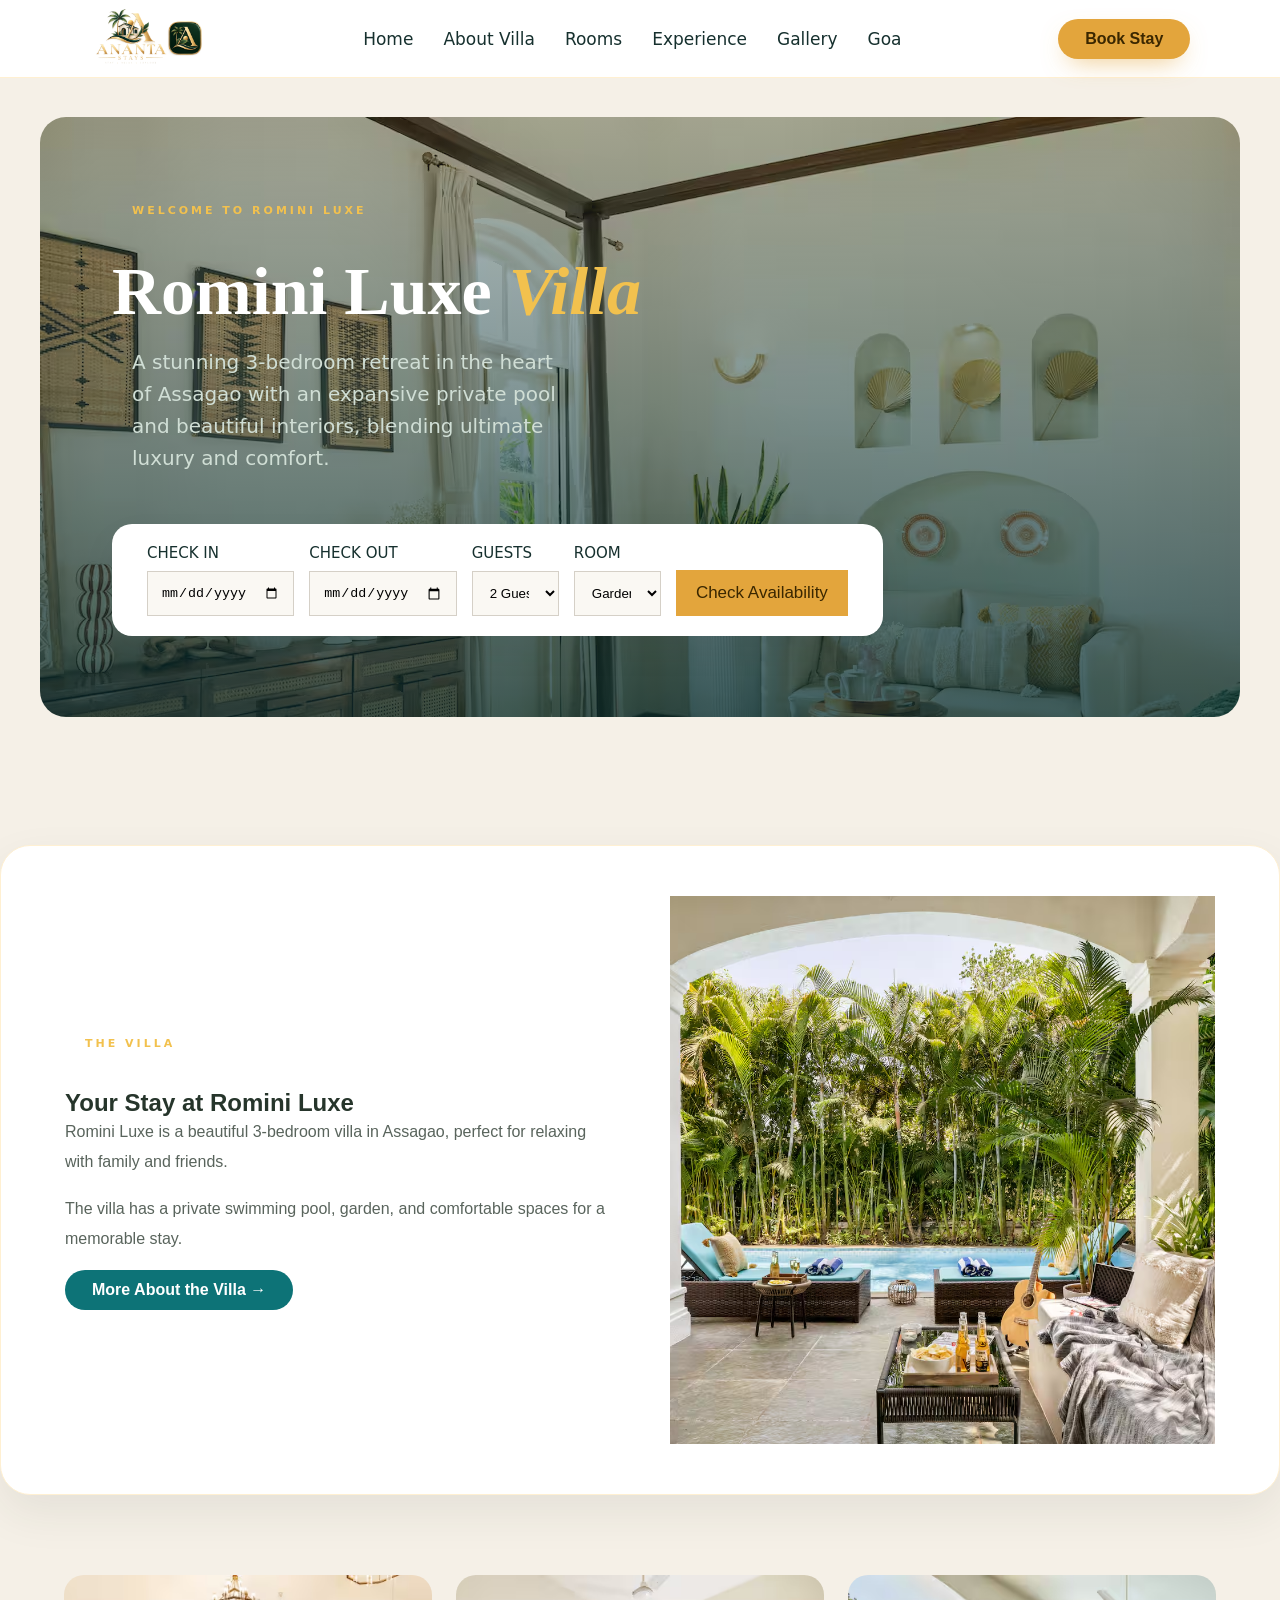
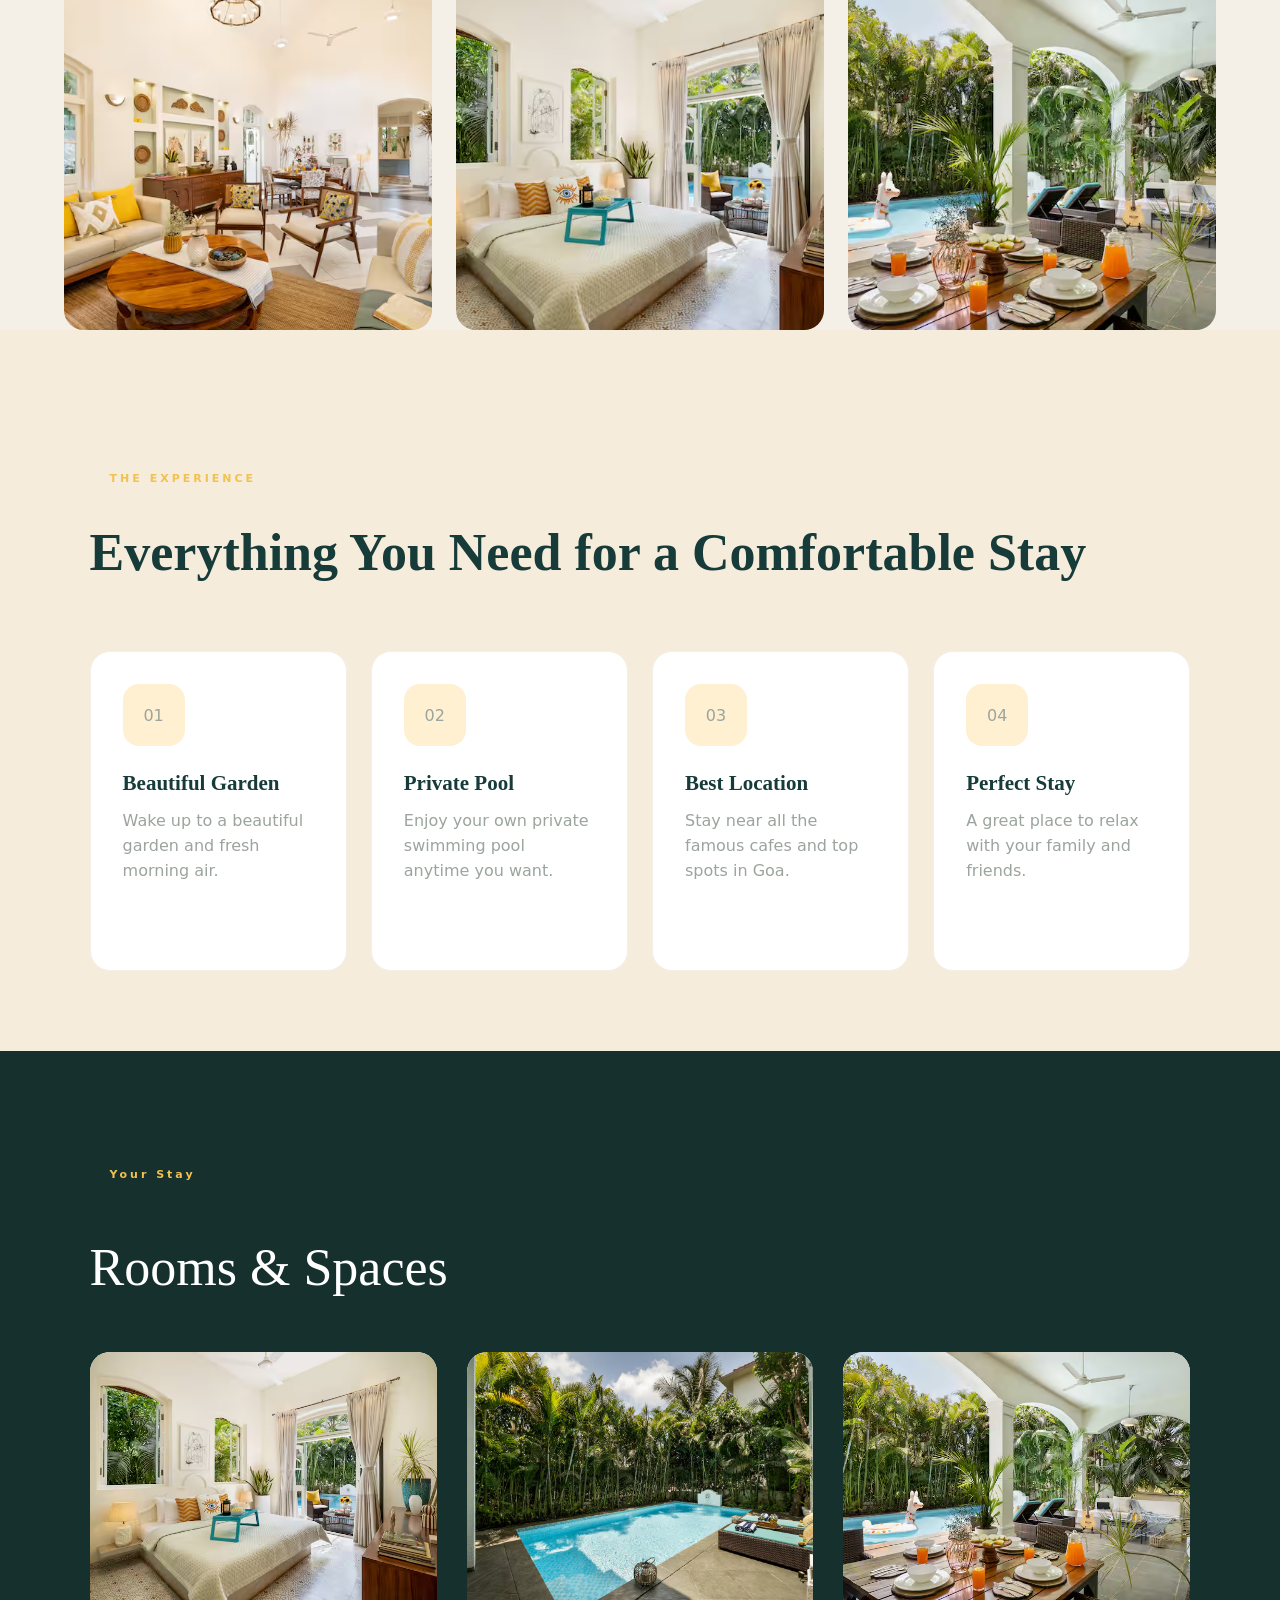
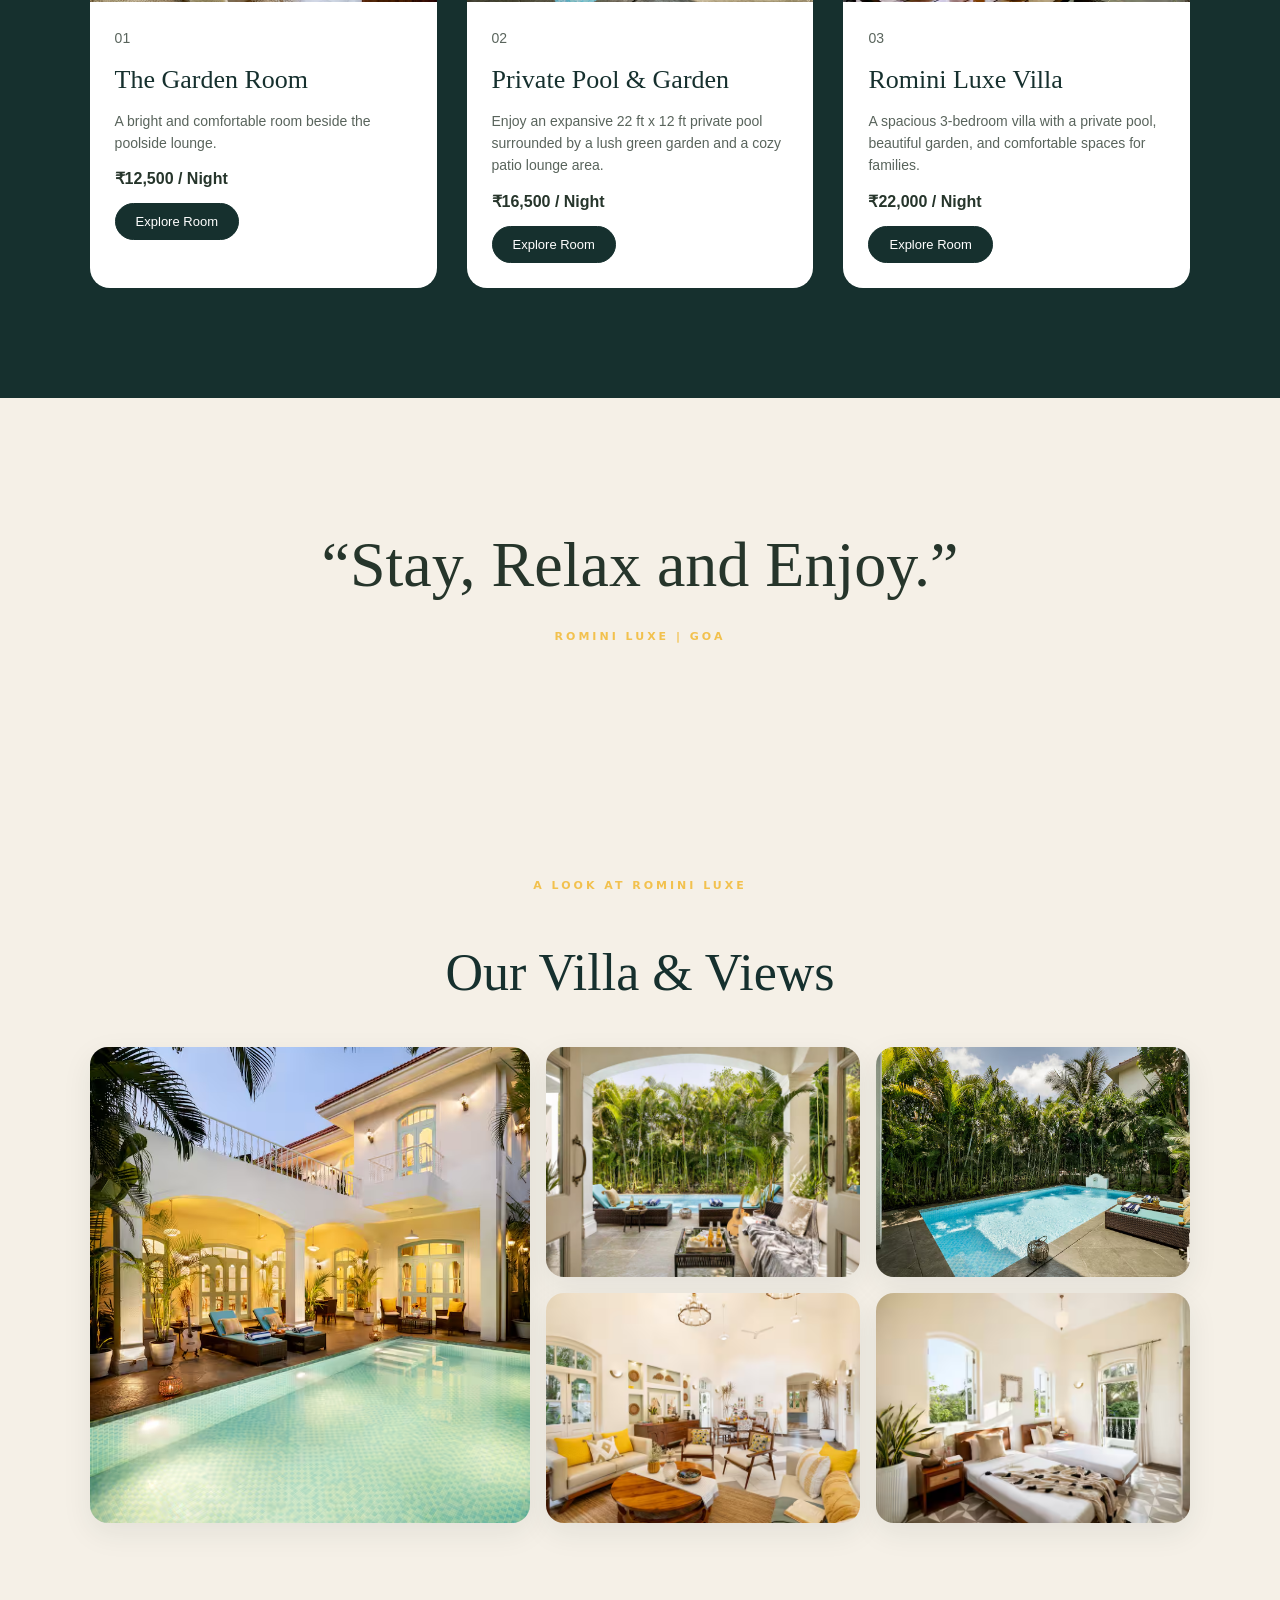
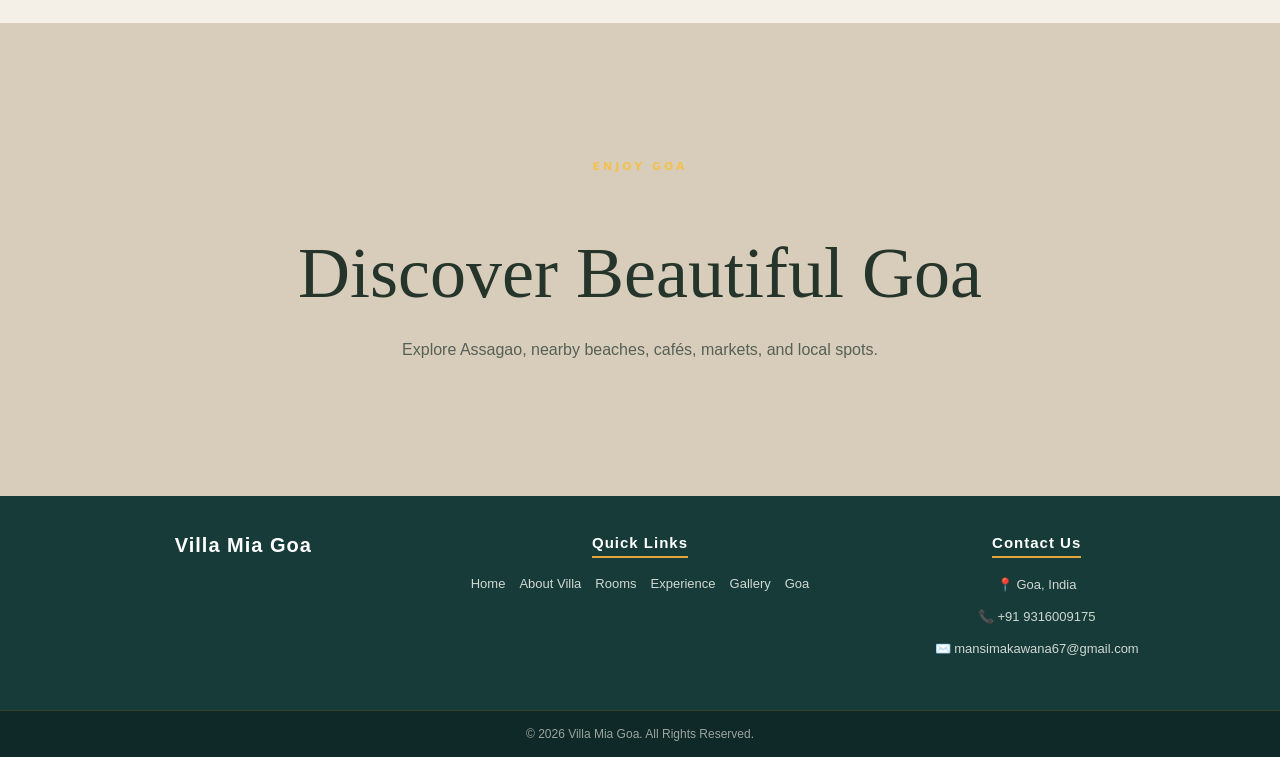
==== index.html @ ee023328 "link" ====
<html lang="en">

<head>
    <meta charset="UTF-8">
    <meta name="viewport" content="width=device-width, initial-scale=1.0">
    <link rel="stylesheet" href="style.css">
    <title>Romini Luxe Villa</title>
</head>

<body>
    <nav>
        <!-- ==========Navbar=========== -->
        <div class="logo">
            <img src="image/logo.png" alt="">
        </div>
        <ul>

            <li><a href="#home">Home</a></li>
            <li><a href="#story">About Villa</a></li>
            <li><a href="#room">Rooms</a></li>
            <li><a href="#experience">Experience</a></li>
            <li><a href="#gallery">Gallery</a></li>
            <li><a href="#goa">Goa</a></li>

        </ul>

        <a href="#booking" class="book-btn">
            Book Stay
        </a>

    </nav>

    <section id="home" class="hero">

        <div class="left">
            <div class="small">
                WELCOME TO ROMINI LUXE
            </div>
            <h1>Romini Luxe <span>Villa</span></h1>
            <p> A stunning 3-bedroom retreat in the heart of Assagao with an expansive private pool
                and beautiful interiors, blending ultimate luxury and comfort. </p>

            <form class="booking1">
                <div class="booking-btn">
                    <label> Check In</label>
                    <input type="date" name="checkin">
                </div>

                <div class="booking-btn">
                    <label> Check Out</label>
                    <input type="date" name="checkout">
                </div>
                <div class="booking-btn">

                    <label>Guests</label>
                    <select name="guests" id="guests">
                        <option>2 Guests</option>
                        <option>3 Guests</option>
                        <option>4 Guests</option>
                        <option>5 Guests</option>

                    </select>
                </div>

                <div class="booking-btn">
                    <label>Room</label>
                    <select id="rooms">
                        <option>Garden Room</option>
                        <option>Pool Suite</option>
                        <option>Private Villa</option>
                    </select>

                </div>
                <button type="submit" class="booking-submit">
                    Check Availability
                    <i class="fa-solid fa-arrow-right"></i>
                </button>
            </form>

        </div>
    </section>
    <!--  =========================== story ======================== -->
    <section id="story" class="story">
        <!-- <div class="left-btn left">
            <div class=" btn">
                <img src="image/img2.jpg" alt="Villa">
            </div> -->

        <!-- </div> -->

        <div class="story-text">

            <div class="small">
                THE VILLA
            </div>

            <h2>Your Stay at Romini Luxe</h2>
            <p class="p1"> Romini Luxe is a beautiful 3-bedroom villa in Assagao,
                perfect for relaxing with family and friends.</p>

            <p class="p1"> The villa has a private swimming pool, garden, and
                comfortable spaces for a memorable stay.</p>


            <a href="#experience" class="story-link">
                More About the Villa →
            </a>
        </div>
        <div class="story-image">
            <img src="image/img2.jpg" alt="Villa">
        </div>


    </section>

    <!--================== img=================== -->

    <section class="image-strip">

        <img src="image/img4.jpg" alt="vilas">

        <img src="image/img6.jpg" alt="vilas">

        <img src="image/img7.jpg" alt="vilas">

    </section>

    <!--================== expe... =================== -->
    <section id="experience" class="experience">
        <div class="small" style="margin-top: 5%;">
            THE EXPERIENCE
        </div>
        <h2>Everything You Need for a Comfortable Stay</h2>
        <div class="grid-btn">
            <div class="first">
                <p class="number">01</p>
                <h3>Beautiful Garden</h3>
                <p>Wake up to a beautiful garden and fresh morning air.</p>

            </div>

            <div class="first">
                <p class="number">02</p>
                <h3>Private Pool</h3>
                <p>Enjoy your own private swimming pool anytime you want.</p>

            </div>

            <div class="first">
                <p class="number">03</p>
                <h3>Best Location</h3>
                <p>Stay near all the famous cafes and top spots in Goa.</p>

            </div>


            <div class="first">

                <p class="number">04</p>
                <h3>Perfect Stay</h3>
                <p>A great place to relax with your family and friends.</p>
            </div>
        </div>
    </section>

    <!-- ========= Room1 ============-->
    <section id="room" class="rooms">

        <div class="small">
            Your Stay
        </div>
        <h1>Rooms & Spaces</h1>
        <div class="room-grid-container">
            <div class="con">
                <div class="left1">
                    <img src="image/img6.jpg" alt="">

                </div>
                <div class="right1">
                    <p class="number_1">01</p>
                    <h3>The Garden Room</h3>
                    <p>A bright and comfortable room beside the poolside lounge.</p>
                    <div class="price">₹12,500 / Night</div>
                    <a href="#booking" class="room-btn">
                        Explore Room
                    </a>
                </div>
            </div>

            <!-- ========= Room2 ============-->
            <div class="con">
                <div class="left1">
                    <img src="image/img3.jpg" alt="">

                </div>
                <div class="right1">
                    <p class="number_1">02</p>
                    <h3>Private Pool & Garden</h3>
                    <p>Enjoy an expansive 22 ft x 12 ft private pool surrounded by a lush green garden and a cozy patio
                        lounge area.</p>
                    <div class="price">₹16,500 / Night</div>
                    <a href="#booking" class="room-btn">
                        Explore Room
                    </a>
                </div>
            </div>

            <!-- ========= Room3 ============-->
            <div class="con">
                <div class="left1">
                    <img src="image/img7.jpg" alt="">

                </div>
                <div class="right1">
                    <p class="number_1">03</p>
                    <h3>Romini Luxe Villa</h3>
                    <p>A spacious 3-bedroom villa with a private pool, beautiful garden, and comfortable spaces for
                        families.</p>

                    <div class="price">₹22,000 / Night</div>
                    <a href="#booking" class="room-btn">
                        Explore Room
                    </a>
                </div>
            </div>
        </div>
    </section>
    <section class="line">
        <h2>“Stay, Relax and Enjoy.”</h2>
        <p class="small" style="margin-top: 2%;">ROMINI LUXE | GOA</p>
    </section>


    <!-- ===============gallery==================  -->
    <section id="gallery" class="gallery">
        <div class="gallery2">
            <div class="small">
                A LOOK AT ROMINI LUXE
            </div>

            <h2>Our Villa & Views</h2>
        </div>

        <div class="gallery-grid">
            <div class="gallery-card gallery-large">
                <img class="gallery-image" src="image/img6.avif" alt="villas"
                    data-caption="Villa Panoramic Pool & Sunset View">

                <div class="gallery-overlay">
                    <i class="fa-solid fa-expand"></i>
                </div>
            </div>


            <div class="gallery-card">
                <img class="gallery-image" src="image/img2.jpg" alt="villas"
                    data-caption="Villa Architecture & Courtyard">

                <div class="gallery-overlay">
                    <i class="fa-solid fa-expand"></i>
                </div>
            </div>


            <div class="gallery-card">
                <img class="gallery-image" src="image/img3.jpg" alt="villas" data-caption="Private Pool Lounge Deck">

                <div class="gallery-overlay">
                    <i class="fa-solid fa-expand"></i>
                </div>
            </div>


            <div class="gallery-card">
                <img class="gallery-image" src="image/img4.jpg" alt="villas" data-caption="Lush Tropical Garden Area">

                <div class="gallery-overlay">
                    <i class="fa-solid fa-expand"></i>
                </div>
            </div>

            <div class="gallery-card">
                <img class="gallery-image" src="image/img5.jpg" alt="villas" data-caption="Luxury Master Bedroom Space">

                <div class="gallery-overlay">
                    <i class="fa-solid fa-expand"></i>
                </div>
            </div>


        </div>
    </section>

    <!-- =========== goa ========== -->
    <section class="goa" id="goa">
        <div class="small">ENJOY GOA</div>
        <h2>Discover Beautiful Goa</h2>
        <p>Explore Assagao, nearby beaches, cafés, markets, and local spots.</p>
    </section>



    <!-- ========== Footer============== -->
    <footer class="site-footer">
        <div class="footer-container">
            <div class="footer-col">
                <h3>Villa Mia Goa</h3>
                <p></p>
            </div>

            <div class="footer-col">
                <h4>Quick Links</h4>
                <ul>
                    <li><a href="#home">Home</a></li>
                    <li><a href="#story">About Villa</a></li>
                    <li><a href="#room">Rooms</a></li>
                    <li><a href="#experience">Experience</a></li>
                    <li><a href="#gallery">Gallery</a></li>
                    <li><a href="#goa">Goa</a></li>
                </ul>
            </div>

            <div class="footer-col">
                <h4>Contact Us</h4>
                <p>📍 Goa, India</p>
                <p>📞 +91 9316009175</p>
                <p>✉️ mansimakawana67@gmail.com</p>
            </div>
        </div>

        <div class="footer-bottom">
            <p>&copy; 2026 Villa Mia Goa. All Rights Reserved.</p>
        </div>
    </footer>

    <script src="script.js"></script>
</body>

</html>
---- style.css ----
:root {
       --color1: #f5f0e7;
       /* --color1: #ddd8ce; */
       --color2: #26352b;
       --color3: inherit;
       --color4: #fff0d2;
       --color5: #59645c;
       --color6: white;
       --color7: #075f60;

       --color8: rgb(242, 193, 78);
       --color9: #d1d8d2;
       --color10: #0f2928;
       --color11: #9ba49d;
       --color12: #687269;
       --color13: #aeb7af;
       --color14: #cbd1cb;
       --color15: #d8cdbb;
       --color16: #566056;
       --color17: #d5d0c7;
       --color18: #faf8f3;
       --color19: #18221c;
       --color20: #b9c1ba;
       --color21: #465047;
       --color22: #89938b;

       --color23: rgb(255, 255, 255);
       --color24: rgb(22, 48, 46);
       --color25: rgb(58, 39, 0);
       --color26: #e3a53c;
       --color27: #0D7377;
       --color28: #163b39;
       --color29: rgba(227, 165, 60, .7);
       --color30: #f5ecdc;

       --Weight1: 500;
       --Weight2: 700;
       --Weight3: 600;
       --Weight4: 400;



   }

   * {
       margin: 0;
       padding: 0;
       box-sizing: border-box;

   }

   html {
       scroll-behavior: smooth;
   }

   body {
       font-family: Arial, sans-serif;
       background: var(--color1);
       color: var(--color2);
   }

   /* ======================================================= */
   img {
       width: 100%;
       display: block;
       object-fit: cover;
   }

   a {
       text-decoration: none;
       color: var(--color24);

   }

   nav {
       height: 78px;
       display: flex;
       align-items: center;
       justify-content: space-between;
       padding: 0 7%;
       background: var(--color6);
       border-bottom: 1px solid var(--color4);
       position: relative;
       position: sticky;
       top: 0;
       z-index: 1000;
   }

   .logo {
       font-family: Georgia, serif;
       font-size: 25px;
       letter-spacing: 2px;
   }

   nav ul {
       display: flex;
       gap: 30px;
       list-style: none;

   }

   nav ul a {
       font-size: 17px;
       font-weight: 500;
       transition: 0.3s;
       font-family: Inter, system-ui, sans-serif;

   }

   nav ul a:hover {
       opacity: 0.55;
   }

   .logo {
       width: 117px;
   }

   /* ======================================================= */
   .book-btn {
       padding: 11px 27px;
       border-radius: 20px;
       /* background: #26352b; */
       color: var(--color25);
       font-family: Inter, sans-serif;
       font-size: 16px;
       font-weight: var(--Weight2);
       box-shadow: 0 10px 26px -10px var(--color29);
       background-color: var(--color26);
       transition: 0.3s ease;
   }

   .book-btn:hover {
       transform: translateY(-5px);
   }



   .small {
       font-size: 13px;
       color: var(--color8);
       padding: 7px 20px 39px;
       font-style: normal;
       font-family: Inter, system-ui, sans-serif;
       font-weight: var(--Weight2);

   }

   .small {
       font-size: 11px;
       letter-spacing: 3px;
   }

   .hero {
       height: 600px;
       background-size: cover;
       background-position: center bottom;
       background-repeat: no-repeat;
       margin: 39px 40px;
       border-radius: 26px;
       background: linear-gradient(180deg, rgba(6, 46, 48, .30), rgba(6, 46, 48, .74)),
           url(image/img1.avif);
       padding: 80px 72px;



   }

   .left {
       /* background-image: url(image/logo.png); */
       /* min-height: 650px; */
       /* padding: 70px 7%; */
       align-items: center;

       /* gap: 60px; */
   }

   .hero h1 {

       font-family: Fraunces, Georgia, serif;
       font-style: normal;
       font-size: clamp(50px, 6vw, 68px);
       line-height: 1.03;
       color: var(--color23);
       font-weight: var(--Weight3);

   }

   .hero h1 span {
       font-family: Fraunces, Georgia, serif;
       font-style: italic;
       font-weight: var(--Weight3);
       color: var(--color8);
   }

   .hero p {
       font-family: Inter, system-ui, sans-serif;
       font-style: normal;
       max-width: 470px;
       color: #d0ded5;
       /* line-height: 1.8; */
       margin-bottom: 30px;
       line-height: 32px;
       font-size: 20px;
       padding: 20px;
       font-weight: var(--Weight4);
   }

   /* ================================================= */
   .booking {
       padding: 100px 7%;
   }

   .booking h2 {

       font-size: 48px;
       font-weight: var(--Weight4);
       margin: 15px 0 40px;

   }

   .booking1 {
       background: var(--color23);
       padding: 20px 35px;
       display: grid;
       grid-template-columns: 1fr 1fr 1fr 1fr auto;
       gap: 15px;
       align-items: end;
       box-shadow: 0 15px 35px rgba(0, 0, 0, 0.06);
       border-radius: 20px;
       width: 73%;
   }

   .booking-btn label {
       display: block;
       font-size: 15px;
       /* letter-spacing: 2px; */
       text-transform: uppercase;
       margin-bottom: 9px;
       color: var(--color24);
       font-family: Inter, system-ui, sans-serif;
       font-style: normal;

   }

   .booking-btn input,
   .booking-btn select {
       width: 100%;
       padding: 13px;
       border: 1px solid var(--color17);
       background: var(--color18);
   }

   .booking-submit {
       padding: 13px 20px;
       background-color: var(--color26);
       color: var(--color25);
       border: none;
       cursor: pointer;
       font-size: 17px;
       font-family: Inter, sans-serif;
       font-style: normal;
       font-weight: var(--Weight1);

   }

   /* =============================================================================================== */
   .story {
       min-height: 650px;
       padding: 70px 5%;
       display: flex;
       align-items: center;
       gap: 60px;
   }

   .discover {
       display: inline-block;
       padding: 14px 28px;
       background: var(--color2);
       color: var(--color6);
       font-size: 13px;
   }


   #story {
       background: var(--color6);
       padding: 50px 5%;
       margin-top: 10%;
   }

   .story {
       width: 100%;
       max-width: 1400px;
       height: 650px;
       margin: 0 auto;

       display: grid;
       grid-template-columns: 1fr 1fr;

       background: var(--color23);

       border: 1px solid var(--color4);
       border-radius: 30px;

       overflow: hidden;

       box-shadow: 0 18px 45px rgba(38, 53, 43, 0.08);
   }

   .story-text {
       /* padding: 60px 58px; */

       display: flex;
       flex-direction: column;
       justify-content: center;
       align-items: flex-start;
   }

   .right h2 {
       font-family: Fraunces, Georgia, serif;
       font-size: 40px;
       line-height: 44px;
       font-weight: normal;
       margin: 0 0 28px;
       max-width: 580px;
       font-style: normal;
       font-weight: var(--Weight3);
   }

   .p1 {
       color: var(--color5);
       line-height: 1.9;
       margin-bottom: 18px;
       font-weight: var(--Weight4);
       margin-bottom: 16px;
       max-width: 560px;
   }

   .story-image {
       width: 100%;
       height: 100%;
       overflow: hidden;
   }

   .story-image img {
       width: 100%;
       height: 100%;

       display: block;

       object-fit: cover;

       transition: transform 0.7s ease;
   }

   .story:hover .story-image img {
       transform: scale(1.04);
   }


   .story-link {
       display: inline-block;
       padding: 11px 27px;
       border-radius: 20px;
       color: var(--color6);
       font-family: Inter, sans-serif;
       font-size: 16px;
       font-weight: var(--Weight2);
       background-color: var(--color27);
       transition: 0.3s ease;
   }

   .story-link:hover {
       transform: translateY(-5px);
   }

   /* ============================================================= */
   .image-strip {
       width: 100%;
       max-width: 1550px;
       margin: 80px auto 0;
       padding: 0 5%;

       display: grid;
       grid-template-columns: repeat(3, 1fr);
       gap: 24px;

       box-sizing: border-box;
   }

   .image-strip img {
       width: 100%;
       height: 355px;

       display: block;
       object-fit: cover;

       border-radius: 20px;

       transition: transform 0.4s ease;
   }

   .image-strip img:hover {
       transform: translateY(-6px);
   }

   /* ================================================== */
   .experience {
       background: var(--color30);
       padding: 80px 7%;
   }

   .experience h2 {
       font-family: Georgia, serif;
       color: var(--color28);
       font-size: 52px;
       line-height: 1.1;
       font-weight: var(--Weight3);
       margin: 0 0 70px;

   }

   .grid-btn {
       display: grid;
       grid-template-columns: repeat(4, 1fr);
       gap: 24px;
       border: none;
   }

   .first {
       min-height: 320px;
       padding: 32px 32px 30px;

       background: var(--color6);

       border: 1px solid var(--color1);
       border-radius: 20px;

       display: flex;
       flex-direction: column;

       box-sizing: border-box;

       transition: all 0.3s ease;
   }

   .first:hover {
       transform: translateY(-6px);
       box-shadow: 0 15px 30px rgba(38, 53, 43, 0.10);
   }

   .number {
       width: 62px;
       height: 62px;
       margin: 0 0 25px;
       background: var(--color4);
       border-radius: 16px;
       display: flex;
       align-items: center;
       justify-content: center;
       color: var(--color7);
       font-size: 20px;
       font-weight: 600;
   }

   .first h3 {
       font-family: Fraunces, Georgia, serif;
       color: var(--color28);
       font-style: normal;
       font-size: 21px;
       line-height: 1.2;

       font-weight: var(--Weight3);

       margin: 0 0 12px;
   }

   .first p {
       color: var(--color11);
       line-height: 25px;
       font-size: 16px;
       font-weight: var(--Weight4);
       font-family: Inter, system-ui, sans-serif;
       font-style: normal;
   }

   .number_1 {
       font-size: 12px;
       color: var(--color10);
   }

   /* ====================================================================== */
   .rooms {
       padding: 110px 7%;
       background: var(--color24);
       color: var(--color6);
   }

   .rooms h1 {
       font-family: Georgia, serif;
       font-size: 52px;
       font-weight: normal;
       margin: 18px 0 55px;
   }

   .room-grid-container {
       display: grid;
       grid-template-columns: repeat(3, 1fr);
       gap: 30px;
   }

   .con {
       display: flex;
       flex-direction: column;
       background: var(--color6);
       border-radius: 20px;
       overflow: hidden;
       color: var(--color2);
       min-height: auto;
       border: none;
       padding: 0;
       transition: transform 0.3s ease, box-shadow 0.3s ease;
   }

   .con:hover {
       transform: translateY(-8px);
       box-shadow: 0 20px 40px rgba(0, 0, 0, 0.3);
   }

   .left1 {
       height: 250px;
       width: 100%;
   }

   .left1 img {
       height: 100%;
       width: 100%;
       border: none;
       transition: transform 0.6s cubic-bezier(0.25, 1, 0.5, 1);
   }

   .con:hover .left1 img {
       transform: scale(1.08);
   }

   .right1 {
       padding: 25px;
       flex-grow: 1;
   }



   .right1 h3 {
       font-family: Georgia, serif;
       font-size: 26px;
       font-weight: normal;
       margin-bottom: 15px;
       color: var(--color24);
   }

   .right1 p {
       color: var(--color5);
       line-height: 1.6;
       margin-bottom: 15px;
       font-size: 14px;
   }

   .price {
       font-weight: 600;
       color: var(--color2);
       margin: 15px 0;
   }

   .room-btn {
       display: inline-block;
       border: 1px solid var(--color24);
       padding: 10px 20px;
       font-size: 13px;
       color: var(--color6);
       background-color: var(--color24);
       border-radius: 25px;
       transition: all 0.3s ease;
   }

   .room-btn:hover {
       background-color: var(--color26);

       color: var(--color25);

       border-color: var(--color26);
       transform: translateY(-2px);
   }

   /* ======================================================= */
   .line {
       padding: 130px 7%;
       text-align: center;
   }

   .line h2 {
       max-width: 950px;
       margin: auto;
       font-family: Georgia, serif;
       font-size: clamp(38px, 5vw, 65px);
       line-height: 1.15;
       font-weight: normal;
   }

   /* ======================================================= */
   .gallery {
       padding: 60px 7% 100px;
       background: var(--color1);
   }

   .gallery2 {
       text-align: center;
       margin-bottom: 45px;
   }

   .gallery h2 {
       font-family: Georgia, serif;
       font-size: 52px;
       font-weight: normal;
       margin: 12px 0 0;
       color: var(--color24);
   }

   .gallery-grid {
       display: grid;

       grid-template-columns: 1.4fr 1fr 1fr;
       grid-template-rows: 230px 230px;

       gap: 16px;

       max-width: 1400px;
       margin: 0 auto;
   }

   .gallery-card {
       position: relative;

       overflow: hidden;

       border-radius: 18px;

       cursor: pointer;

       box-shadow: 0 10px 30px rgba(22, 48, 46, 0.08);
   }

   .gallery-image {
       width: 100%;
       height: 100%;

       display: block;

       object-fit: cover;

       transition: transform 0.6s cubic-bezier(0.25, 1, 0.5, 1);
   }

   .gallery-card:hover .gallery-image {
       transform: scale(1.07);
   }

   .gallery-large {
       grid-row: span 2;
   }

   .gallery-overlay {
       position: absolute;

       inset: 0;
       background: rgba(22, 48, 46, 0.4);

       display: flex;

       align-items: center;
       justify-content: center;

       opacity: 0;

       transition: opacity 0.35s ease;
   }

   .gallery-card:hover .gallery-overlay {
       opacity: 1;
   }

   .gallery-overlay i {
       color: var(--color6);
       font-size: 20px;

       background: rgba(0, 0, 0, 0.4);

       padding: 12px;

       border-radius: 50%;

       transform: scale(0.6);

       transition:
           transform 0.35s cubic-bezier(0.25, 1, 0.5, 1);
   }

   .gallery-card:hover .gallery-overlay i {
       transform: scale(1);
   }

   /* ======================================================= */
   .goa {
       padding: 130px 7%;
       background: var(--color15);
       text-align: center;
   }

   .goa h2 {
       font-family: Georgia, serif;
       font-size: clamp(45px, 6vw, 72px);
       font-weight: normal;
       margin: 20px 0;
   }

   .goa p {
       max-width: 620px;
       margin: auto;
       color: var(--color16);
       line-height: 1.9;
   }


   .site-footer {
       background-color: var(--color28);
       padding-top: 3%;

   }

   /* ======================================================= */
   .footer-container {
       display: flex;
       flex-wrap: wrap;
       justify-content: space-between;
       gap: 30px;
       max-width: 1200px;
       margin: 0 auto;
       padding: 0 20px 40px 20px;
   }

   .footer-col {
       flex: 1;
       min-width: 240px;
       text-align: center;
   }

   .footer-col h3,
   .footer-col h4 {
       color: var(--color6);
       font-weight: 600;
       margin-bottom: 16px;
       letter-spacing: 1px;
   }

   .footer-col h3 {
       font-size: 20px;
   }

   .footer-col h4 {
       font-size: 15px;
       border-bottom: 2px solid var(--color26);

       display: inline-block;
       padding-bottom: 5px;
   }

   .footer-col p {
       font-size: 13px;
       line-height: 1.7;
       margin-bottom: 10px;
       color: var(--color9);

   }

   .footer-col ul {
       display: flex;
       gap: 14px;
       justify-content: center;
       list-style: none;
       padding: 0;
       flex-wrap: wrap;
   }

   .footer-col ul li a {
       color: var(--color9);
       text-decoration: none;
       font-size: 13px;
       transition: color 0.3s;
   }

   .footer-col ul li a:hover {
       color: var(--color26);
   }

   .footer-bottom {
       text-align: center;
       background-color: var(--color10);

       padding: 16px;
       font-size: 12px;
       border-top: 1px solid rgba(227, 165, 60, 0.2);

       color: var(--color11);
   }

   @media (max-width: 1100px) {
       .booking1 {
           grid-template-columns: 1fr 1fr;
       }

       .grid-btn {
           grid-template-columns: repeat(2, 1fr);
       }

       .room-grid-container {
           grid-template-columns: 1fr 1fr;
       }
   }

   @media (max-width: 850px) {
       body {
           overflow-x: hidden;
       }

       .hero {
           margin: 15px;
           padding: 30px 20px;
           height: auto;
       }

       .booking1 {
           width: 100%;
           max-width: 100%;
           margin: 0 auto;
           padding: 20px;
           box-sizing: border-box;
       }

       img,
       .story,
       .image-strip,
       .con,
       .first {
           max-width: 100%;
           box-sizing: border-box;
       }

       nav {
           padding: 0 5%;
       }

       nav ul {
           display: none;
       }

       .hero {
           margin: 20px;
           padding: 50px 30px;
       }

       .hero h1 {
           font-size: 42px;
       }

       .story {
           display: flex;
           flex-direction: column;
           width: 100%;
           height: auto;
           padding: 30px 20px;
           box-sizing: border-box;
       }

       .story-image {
           width: 100%;
           height: 280px;

           overflow: hidden;
           border-radius: 15px;
       }

       .story-image img {
           width: 100%;
           height: 100%;
           object-fit: cover;
       }

       .image-strip {
           grid-template-columns: 1fr;
           width: 95%;
       }

       .story-text {
           padding: 10px 0;
           width: 100%;
       }

       .image-strip img {
           height: 280px;
       }

       .gallery-grid,
       .image-strip {
           display: flex;
           flex-direction: row;
           overflow-x: auto;
           overflow-y: hidden;
           gap: 16px;
           padding: 10px 5px 20px 5px;
           scroll-snap-type: x mandatory;
           /* -webkit-overflow-scrolling: touch; */
           /* width: 100%; */
       }

       .gallery-grid .gallery-card,
       .image-strip img {
           flex: 0 0 280px;
           width: 280px;
           height: 320px;
           object-fit: cover;
           scroll-snap-align: start;
           border-radius: 18px;
       }

       .gallery-grid::-webkit-scrollbar,
       .image-strip::-webkit-scrollbar {
           height: 6px;
       }

       .gallery-grid::-webkit-scrollbar-thumb,
       .image-strip::-webkit-scrollbar-thumb {
           background: var(--color26);
           border-radius: 10px;
       }

       .gallery-grid::-webkit-scrollbar-track,
       .image-strip::-webkit-scrollbar-track {
           background: rgba(0, 0, 0, 0.05);
           border-radius: 10px;
       }

       .gallery-large {
           grid-column: span 2;
           grid-row: span 1;
       }
   }

   @media (max-width: 600px) {
       .booking1 {
           grid-template-columns: 1fr;
           padding: 20px;
       }



       .grid-btn,

       .gallery-grid {
           grid-template-columns: 1fr;
       }

       .room-grid-container {
           display: flex;
           overflow-x: auto;
           gap: 18px;
       }

       .room-grid-container .con {
           min-width: 300px;
       }

       .gallery-large {
           grid-column: span 1;
       }



       .hero {
           margin: 15px;
           padding: 35px 20px;
           min-height: 500px;
       }

       .hero h1 {
           font-size: 34px;
       }

       .hero p {
           font-size: 15px;
           line-height: 24px;
       }
   }
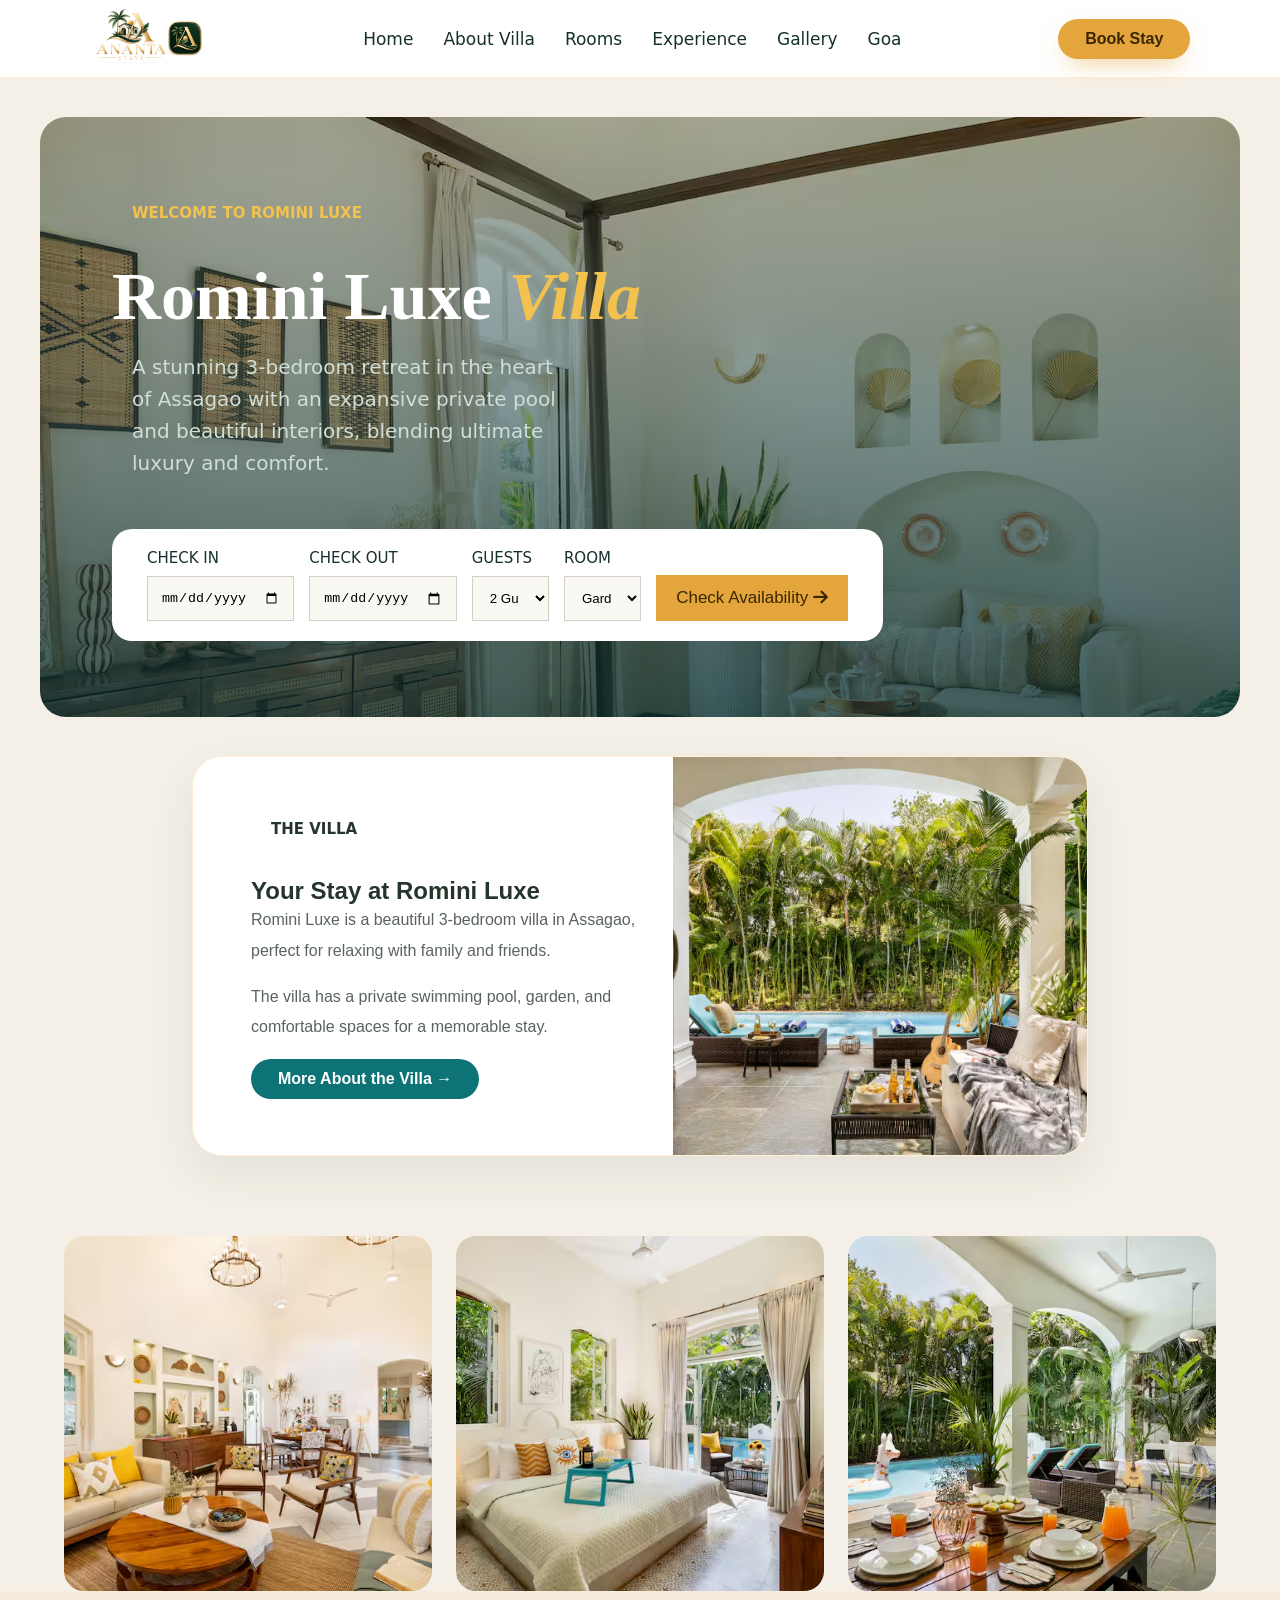
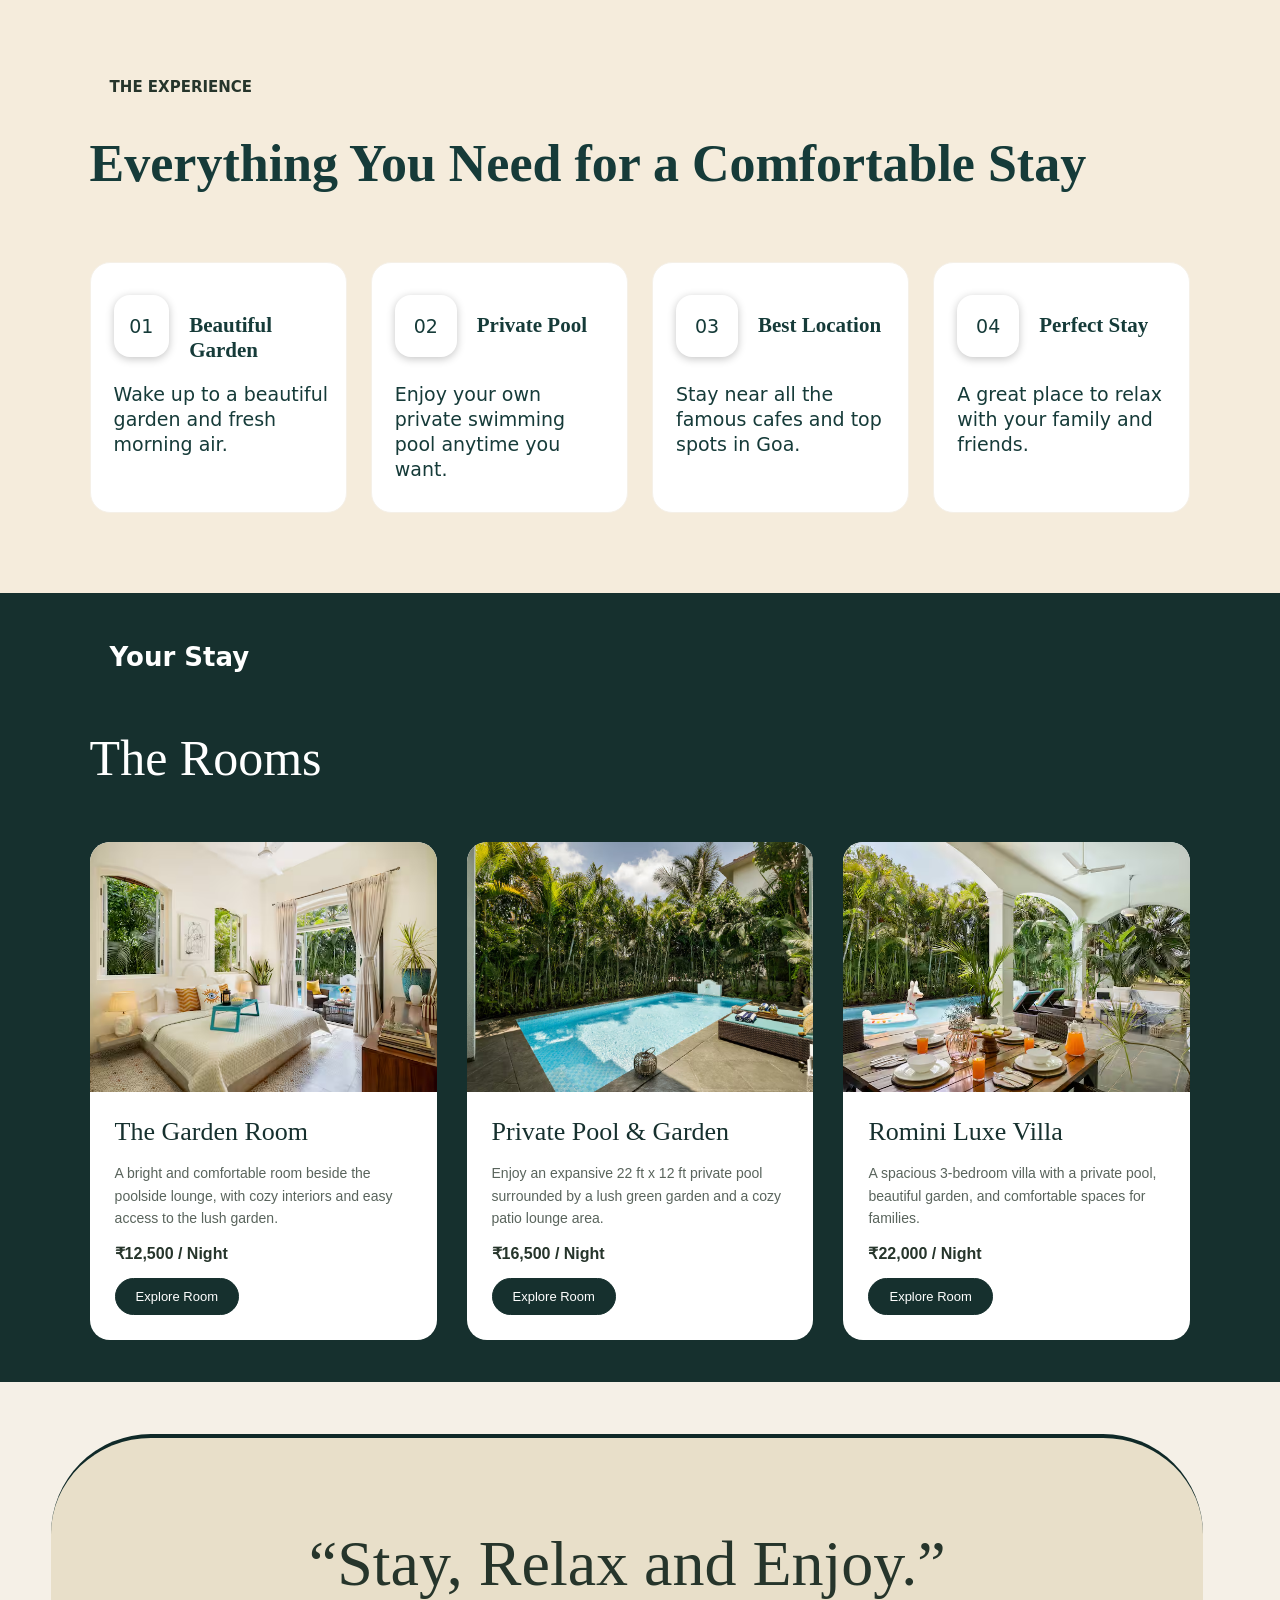
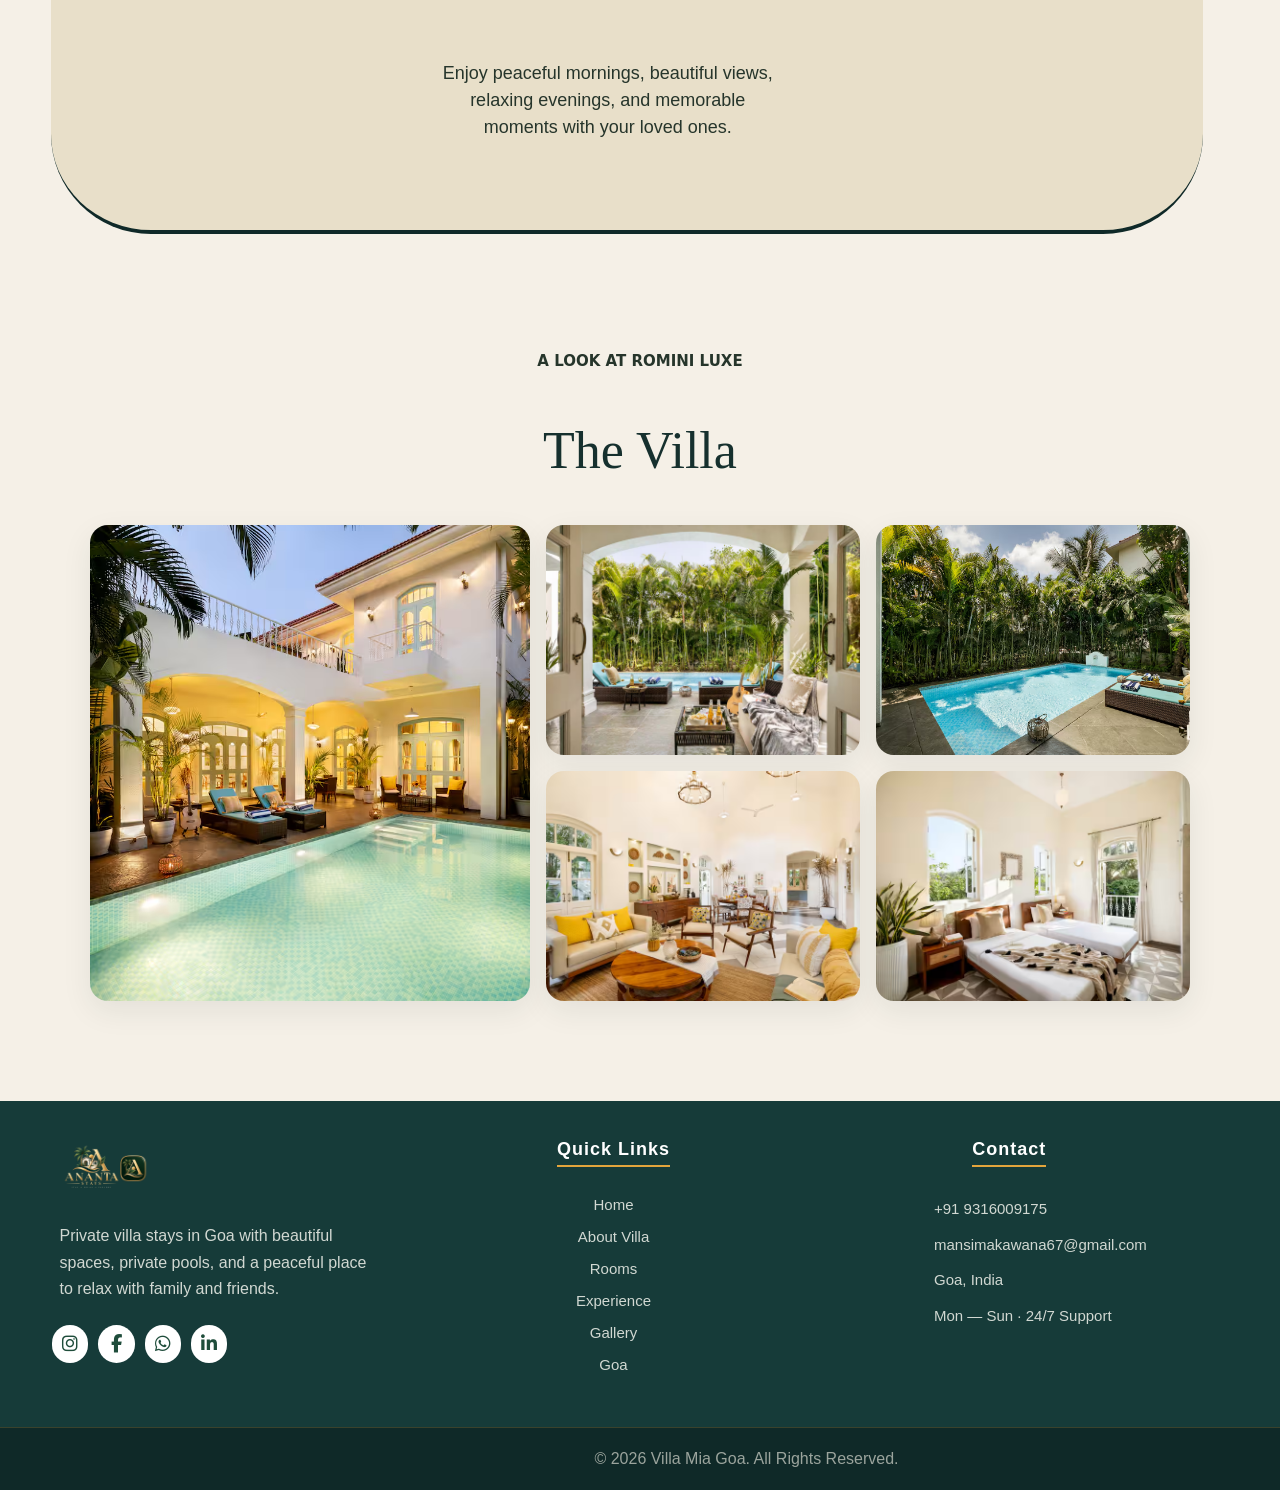
==== commit 7bd2b49d: "link" ====
--- a/index.html
+++ b/index.html
@@ -3,6 +3,7 @@
 <head>
     <meta charset="UTF-8">
     <meta name="viewport" content="width=device-width, initial-scale=1.0">
+    <link rel="stylesheet" href="https://cdnjs.cloudflare.com/ajax/libs/font-awesome/6.5.2/css/all.min.css">
     <link rel="stylesheet" href="style.css">
     <title>Romini Luxe Villa</title>
 </head>
@@ -33,7 +34,7 @@
     <section id="home" class="hero">
 
         <div class="left">
-            <div class="small">
+            <div class="small" style="color: var(--color8);">
                 WELCOME TO ROMINI LUXE
             </div>
             <h1>Romini Luxe <span>Villa</span></h1>
@@ -43,12 +44,12 @@
             <form class="booking1">
                 <div class="booking-btn">
                     <label> Check In</label>
-                    <input type="date" name="checkin">
+                    <input type="date" id="checkin" name="checkin">
                 </div>
 
                 <div class="booking-btn">
                     <label> Check Out</label>
-                    <input type="date" name="checkout">
+                    <input type="date" id="checkout" name="checkout">
                 </div>
                 <div class="booking-btn">
 
@@ -127,37 +128,44 @@
 
     <!--================== expe... =================== -->
     <section id="experience" class="experience">
-        <div class="small" style="margin-top: 5%;">
+        <div class="small">
             THE EXPERIENCE
         </div>
         <h2>Everything You Need for a Comfortable Stay</h2>
         <div class="grid-btn">
             <div class="first">
-                <p class="number">01</p>
-                <h3>Beautiful Garden</h3>
+                <div class="mix-btn">
+                    <p class="number">01</p>
+                    <h3>Beautiful Garden</h3>
+                </div>
                 <p>Wake up to a beautiful garden and fresh morning air.</p>
 
             </div>
 
             <div class="first">
-                <p class="number">02</p>
-                <h3>Private Pool</h3>
+                <div class="mix-btn">
+                    <p class="number">02</p>
+                    <h3>Private Pool</h3>
+                </div>
                 <p>Enjoy your own private swimming pool anytime you want.</p>
 
             </div>
 
             <div class="first">
-                <p class="number">03</p>
-                <h3>Best Location</h3>
+                <div class="mix-btn">
+                    <p class="number">03</p>
+                    <h3>Best Location</h3>
+                </div>
                 <p>Stay near all the famous cafes and top spots in Goa.</p>
 
             </div>
 
 
             <div class="first">
-
-                <p class="number">04</p>
-                <h3>Perfect Stay</h3>
+                <div class="mix-btn">
+                    <p class="number">04</p>
+                    <h3>Perfect Stay</h3>
+                </div>
                 <p>A great place to relax with your family and friends.</p>
             </div>
         </div>
@@ -166,10 +174,10 @@
     <!-- ========= Room1 ============-->
     <section id="room" class="rooms">
 
-        <div class="small">
+        <div class="small" style="font-size: 26px; color: var(--color6); ">
             Your Stay
         </div>
-        <h1>Rooms & Spaces</h1>
+        <h1>The Rooms</h1>
         <div class="room-grid-container">
             <div class="con">
                 <div class="left1">
@@ -177,11 +185,12 @@
 
                 </div>
                 <div class="right1">
-                    <p class="number_1">01</p>
+
                     <h3>The Garden Room</h3>
-                    <p>A bright and comfortable room beside the poolside lounge.</p>
+                    <p>A bright and comfortable room beside the poolside lounge, with cozy interiors and easy access to
+                        the lush garden.</p>
                     <div class="price">₹12,500 / Night</div>
-                    <a href="#booking" class="room-btn">
+                    <a href="Explore Room1.html" class="room-btn">
                         Explore Room
                     </a>
                 </div>
@@ -194,12 +203,12 @@
 
                 </div>
                 <div class="right1">
-                    <p class="number_1">02</p>
+
                     <h3>Private Pool & Garden</h3>
                     <p>Enjoy an expansive 22 ft x 12 ft private pool surrounded by a lush green garden and a cozy patio
                         lounge area.</p>
                     <div class="price">₹16,500 / Night</div>
-                    <a href="#booking" class="room-btn">
+                    <a href="Explore Room2.html" class="room-btn">
                         Explore Room
                     </a>
                 </div>
@@ -212,13 +221,13 @@
 
                 </div>
                 <div class="right1">
-                    <p class="number_1">03</p>
+
                     <h3>Romini Luxe Villa</h3>
                     <p>A spacious 3-bedroom villa with a private pool, beautiful garden, and comfortable spaces for
                         families.</p>
 
                     <div class="price">₹22,000 / Night</div>
-                    <a href="#booking" class="room-btn">
+                    <a href="Explore Room3.html" class="room-btn">
                         Explore Room
                     </a>
                 </div>
@@ -227,7 +236,11 @@
     </section>
     <section class="line">
         <h2>“Stay, Relax and Enjoy.”</h2>
-        <p class="small" style="margin-top: 2%;">ROMINI LUXE | GOA</p>
+        <p class="par" style="margin-top: 2%; color: var(--color3); line-height: 1.5; font-size: 18px;">Enjoy peaceful
+            mornings,
+            beautiful views, relaxing
+            evenings, and
+            memorable moments with your loved ones.</p>
     </section>
 
 
@@ -238,7 +251,7 @@
                 A LOOK AT ROMINI LUXE
             </div>
 
-            <h2>Our Villa & Views</h2>
+            <h2>The Villa</h2>
         </div>
 
         <div class="gallery-grid">
@@ -291,21 +304,23 @@
         </div>
     </section>
 
-    <!-- =========== goa ========== -->
-    <section class="goa" id="goa">
-        <div class="small">ENJOY GOA</div>
-        <h2>Discover Beautiful Goa</h2>
-        <p>Explore Assagao, nearby beaches, cafés, markets, and local spots.</p>
-    </section>
-
-
 
     <!-- ========== Footer============== -->
     <footer class="site-footer">
         <div class="footer-container">
+
             <div class="footer-col">
-                <h3>Villa Mia Goa</h3>
-                <p></p>
+                <img src="image/logo.png" alt="" class="lo">
+                <!-- <h3>Villa Mia Goa</h3> -->
+                <p style="padding: 1% 0 0 10%; line-height:1.65; font-size: 16px; width: 92%; text-align: start;">
+                    Private villa stays in Goa with beautiful spaces, private pools, and a peaceful place to relax with
+                    family and friends.</p>
+                <div class="icon">
+                    <a href="#"><i class="fa-brands fa-instagram"></i></a>
+                    <a href="#" style="padding: 10px 13px;"><i class="fa-brands fa-facebook-f"></i></a>
+                    <a href="#"><i class="fa-brands fa-whatsapp"></i></a>
+                    <a href="#"><i class="fa-brands fa-linkedin-in"></i></a>
+                </div>
             </div>
 
             <div class="footer-col">
@@ -321,10 +336,12 @@
             </div>
 
             <div class="footer-col">
-                <h4>Contact Us</h4>
-                <p>📍 Goa, India</p>
-                <p>📞 +91 9316009175</p>
-                <p>✉️ mansimakawana67@gmail.com</p>
+                <h4>Contact</h4>
+
+                <p style="padding-top: 13px;"> +91 9316009175</p>
+                <p> mansimakawana67@gmail.com</p>
+                <p> Goa, India</p>
+                <p>Mon — Sun · 24/7 Support</p>
             </div>
         </div>
 
--- a/style.css
+++ b/style.css
@@ -32,7 +32,9 @@
        --color28: #163b39;
        --color29: rgba(227, 165, 60, .7);
        --color30: #f5ecdc;
-
+       --color31: #1f4d3b;
+       --color32: #10B981;
+       --color33: #E8DFC9;
        --Weight1: 500;
        --Weight2: 700;
        --Weight3: 600;
@@ -117,6 +119,7 @@
 
    /* ======================================================= */
    .book-btn {
+       display: inline-block;
        padding: 11px 27px;
        border-radius: 20px;
        /* background: #26352b; */
@@ -136,8 +139,8 @@
 
 
    .small {
-       font-size: 13px;
-       color: var(--color8);
+       font-size: 15px;
+       color: var(--color);
        padding: 7px 20px 39px;
        font-style: normal;
        font-family: Inter, system-ui, sans-serif;
@@ -145,10 +148,10 @@
 
    }
 
-   .small {
+   /* .small {
        font-size: 11px;
        letter-spacing: 3px;
-   }
+   } */
 
    .hero {
        height: 600px;
@@ -264,13 +267,18 @@
    }
 
    /* =============================================================================================== */
-   .story {
+   /* .story {
        min-height: 650px;
        padding: 70px 5%;
        display: flex;
        align-items: center;
        gap: 60px;
-   }
+       width: 100%;
+       height: 100%;
+       background: var(--color6);
+       padding: 50px 5%;
+       margin-top: 10%;
+   } */
 
    .discover {
        display: inline-block;
@@ -280,35 +288,31 @@
        font-size: 13px;
    }
 
-
+   /* 
    #story {
        background: var(--color6);
        padding: 50px 5%;
        margin-top: 10%;
-   }
+   } */
 
    .story {
-       width: 100%;
-       max-width: 1400px;
-       height: 650px;
+       width: 70%;
+
+       /* max-width: 1400px; */
+       height: 400px;
        margin: 0 auto;
-
-       display: grid;
-       grid-template-columns: 1fr 1fr;
-
+       display: flex;
+
+       /* grid-template-columns: 1fr 1fr; */
        background: var(--color23);
-
        border: 1px solid var(--color4);
        border-radius: 30px;
-
        overflow: hidden;
-
        box-shadow: 0 18px 45px rgba(38, 53, 43, 0.08);
    }
 
    .story-text {
-       /* padding: 60px 58px; */
-
+       padding: 60px 18px 60px 58px;
        display: flex;
        flex-direction: column;
        justify-content: center;
@@ -332,13 +336,13 @@
        margin-bottom: 18px;
        font-weight: var(--Weight4);
        margin-bottom: 16px;
-       max-width: 560px;
+       max-width: 517px;
    }
 
    .story-image {
-       width: 100%;
-       height: 100%;
-       overflow: hidden;
+       width: 530px;
+       /* height: 100%; */
+       /* overflow: hidden; */
    }
 
    .story-image img {
@@ -427,8 +431,8 @@
    }
 
    .first {
-       min-height: 320px;
-       padding: 32px 32px 30px;
+       min-height: 231px;
+       padding: 32px 16px 30px 23px;
 
        background: var(--color6);
 
@@ -452,14 +456,24 @@
        width: 62px;
        height: 62px;
        margin: 0 0 25px;
-       background: var(--color4);
+       /* background: var(--color4); */
        border-radius: 16px;
        display: flex;
        align-items: center;
        justify-content: center;
        color: var(--color7);
        font-size: 20px;
-       font-weight: 600;
+
+       box-shadow: 0 2px 8px rgba(0, 0, 0, 0.23);
+   }
+
+   .mix-btn {
+       display: flex;
+       gap: 20px;
+   }
+
+   .mix-btn h3 {
+       padding-top: 18px;
    }
 
    .first h3 {
@@ -475,29 +489,26 @@
    }
 
    .first p {
-       color: var(--color11);
+       color: var(--color28);
        line-height: 25px;
-       font-size: 16px;
+       font-size: 19px;
        font-weight: var(--Weight4);
        font-family: Inter, system-ui, sans-serif;
        font-style: normal;
    }
 
-   .number_1 {
-       font-size: 12px;
-       color: var(--color10);
-   }
+
 
    /* ====================================================================== */
    .rooms {
-       padding: 110px 7%;
+       padding: 42px 7%;
        background: var(--color24);
        color: var(--color6);
    }
 
    .rooms h1 {
        font-family: Georgia, serif;
-       font-size: 52px;
+       font-size: 50px;
        font-weight: normal;
        margin: 18px 0 55px;
    }
@@ -591,9 +602,17 @@
    }
 
    /* ======================================================= */
+
    .line {
-       padding: 130px 7%;
+       padding: 89px 7%;
        text-align: center;
+       background-color: var(--color33);
+       border-top: 4px solid var(--color10);
+       border-bottom: 4px solid var(--color10);
+       ;
+       border-radius: 100px;
+       margin: 4% 4%;
+       width: 90%;
    }
 
    .line h2 {
@@ -605,6 +624,13 @@
        font-weight: normal;
    }
 
+   .par {
+       padding-top: 40px;
+       font-size: 17px;
+       width: 34%;
+       margin: 0 31% 0;
+   }
+
    /* ======================================================= */
    .gallery {
        padding: 60px 7% 100px;
@@ -707,43 +733,25 @@
        transform: scale(1);
    }
 
+
    /* ======================================================= */
-   .goa {
-       padding: 130px 7%;
-       background: var(--color15);
-       text-align: center;
-   }
-
-   .goa h2 {
-       font-family: Georgia, serif;
-       font-size: clamp(45px, 6vw, 72px);
-       font-weight: normal;
-       margin: 20px 0;
-   }
-
-   .goa p {
-       max-width: 620px;
-       margin: auto;
-       color: var(--color16);
-       line-height: 1.9;
-   }
-
 
    .site-footer {
        background-color: var(--color28);
        padding-top: 3%;
-
-   }
-
-   /* ======================================================= */
+       width: 100%;
+
+   }
+
+
    .footer-container {
        display: flex;
        flex-wrap: wrap;
        justify-content: space-between;
-       gap: 30px;
-       max-width: 1200px;
+       /* gap: 30px; */
+       max-width: 1500px;
        margin: 0 auto;
-       padding: 0 20px 40px 20px;
+       padding: 0 73px 40px 20px;
    }
 
    .footer-col {
@@ -751,6 +759,8 @@
        min-width: 240px;
        text-align: center;
    }
+
+
 
    .footer-col h3,
    .footer-col h4 {
@@ -765,7 +775,7 @@
    }
 
    .footer-col h4 {
-       font-size: 15px;
+       font-size: 18px;
        border-bottom: 2px solid var(--color26);
 
        display: inline-block;
@@ -773,26 +783,67 @@
    }
 
    .footer-col p {
-       font-size: 13px;
+       font-size: 15px;
        line-height: 1.7;
        margin-bottom: 10px;
        color: var(--color9);
+       display: flex;
+
+       align-items: center;
+       padding: 0 0% 0 31%;
+       /* align-items: flex-start; */
+
+   }
+
+
+   .lo {
+       width: 90px;
+       /* margin: 20px; */
+       margin-left: 10%;
+       padding-bottom: 20px;
+
+   }
+
+   .icon {
+       display: flex;
+       gap: 10px;
+       /* padding-top: 5%; */
+       text-align: center;
+       margin: 23px 32px;
+
+   }
+
+   .icon a {
+       background: var(--color6);
+       color: var(--color31);
+       font-size: 18px;
+       padding: 10px;
+       border-radius: 20px;
+       display: flex;
+       align-items: center;
+       justify-content: center;
+   }
+
+   .icon a:hover {
+       color: var(--color32);
 
    }
 
    .footer-col ul {
        display: flex;
+       flex-direction: column;
        gap: 14px;
-       justify-content: center;
        list-style: none;
-       padding: 0;
-       flex-wrap: wrap;
+       padding: 13px 0;
+       margin: 0;
+       align-items: center;
+
    }
 
    .footer-col ul li a {
        color: var(--color9);
        text-decoration: none;
-       font-size: 13px;
+       font-size: 15px;
        transition: color 0.3s;
    }
 
@@ -801,15 +852,22 @@
    }
 
    .footer-bottom {
+
+       background-color: var(--color10);
+
+
+       font-size: 16px;
+       border-top: 1px solid rgba(227, 165, 60, 0.2);
+       padding: 22px 16px 22px 229px;
+       color: var(--color11);
        text-align: center;
-       background-color: var(--color10);
-
-       padding: 16px;
-       font-size: 12px;
-       border-top: 1px solid rgba(227, 165, 60, 0.2);
-
-       color: var(--color11);
-   }
+   }
+
+   /* .footer-bottom p {
+       margin: 0;
+   } */
+
+
 
    @media (max-width: 1100px) {
        .booking1 {
@@ -820,9 +878,13 @@
            grid-template-columns: repeat(2, 1fr);
        }
 
-       .room-grid-container {
-           grid-template-columns: 1fr 1fr;
-       }
+       .par {
+           width: 84%;
+           margin: 0 11% 0;
+       }
+
+
+
    }
 
    @media (max-width: 850px) {
@@ -905,6 +967,33 @@
 
        .image-strip img {
            height: 280px;
+       }
+
+       .room-grid-container {
+           display: flex;
+           overflow-x: auto;
+           gap: 18px;
+           padding-bottom: 5%;
+       }
+
+       .room-grid-container::-webkit-scrollbar {
+           height: 5px;
+       }
+
+       .room-grid-container::-webkit-scrollbar-thumb {
+           background: var(--color1);
+           border-radius: 10px;
+       }
+
+       .room-grid-container::-webkit-scrollbar-track {
+           background: rgba(241, 240, 240, 0.05);
+           border-radius: 10px;
+       }
+
+
+
+       .room-grid-container .con {
+           min-width: 300px;
        }
 
        .gallery-grid,
@@ -959,15 +1048,12 @@
            padding: 20px;
        }
 
-
-
        .grid-btn,
-
        .gallery-grid {
            grid-template-columns: 1fr;
        }
 
-       .room-grid-container {
+       /* .room-grid-container {
            display: flex;
            overflow-x: auto;
            gap: 18px;
@@ -975,13 +1061,11 @@
 
        .room-grid-container .con {
            min-width: 300px;
-       }
+       } */
 
        .gallery-large {
            grid-column: span 1;
        }
-
-
 
        .hero {
            margin: 15px;
@@ -997,4 +1081,62 @@
            font-size: 15px;
            line-height: 24px;
        }
-   }+
+   }
+
+   @media (max-width: 600px) {
+
+       .site-footer {
+           padding-top: 35px;
+       }
+
+       .footer-container {
+           flex-direction: column;
+           align-items: center;
+           gap: 35px;
+           padding: 0 20px 35px;
+       }
+
+       .footer-col {
+           width: 100%;
+           min-width: unset;
+           text-align: center;
+       }
+
+       .footer-col:first-child p {
+           padding: 0 !important;
+           width: 100% !important;
+           text-align: center !important;
+           justify-content: center;
+       }
+
+       .lo {
+           width: 90px;
+           margin: 0 auto;
+           display: block;
+       }
+
+       .icon {
+           justify-content: center;
+           margin: 20px 0 0;
+       }
+
+       .footer-col ul {
+           padding: 10px 0;
+           align-items: center;
+       }
+
+       .footer-col p {
+           padding: 0 !important;
+           justify-content: center;
+           text-align: center;
+       }
+
+       .footer-bottom {
+           padding: 18px 10px;
+           font-size: 14px;
+       }
+
+   }
+
+   /* ========================== */
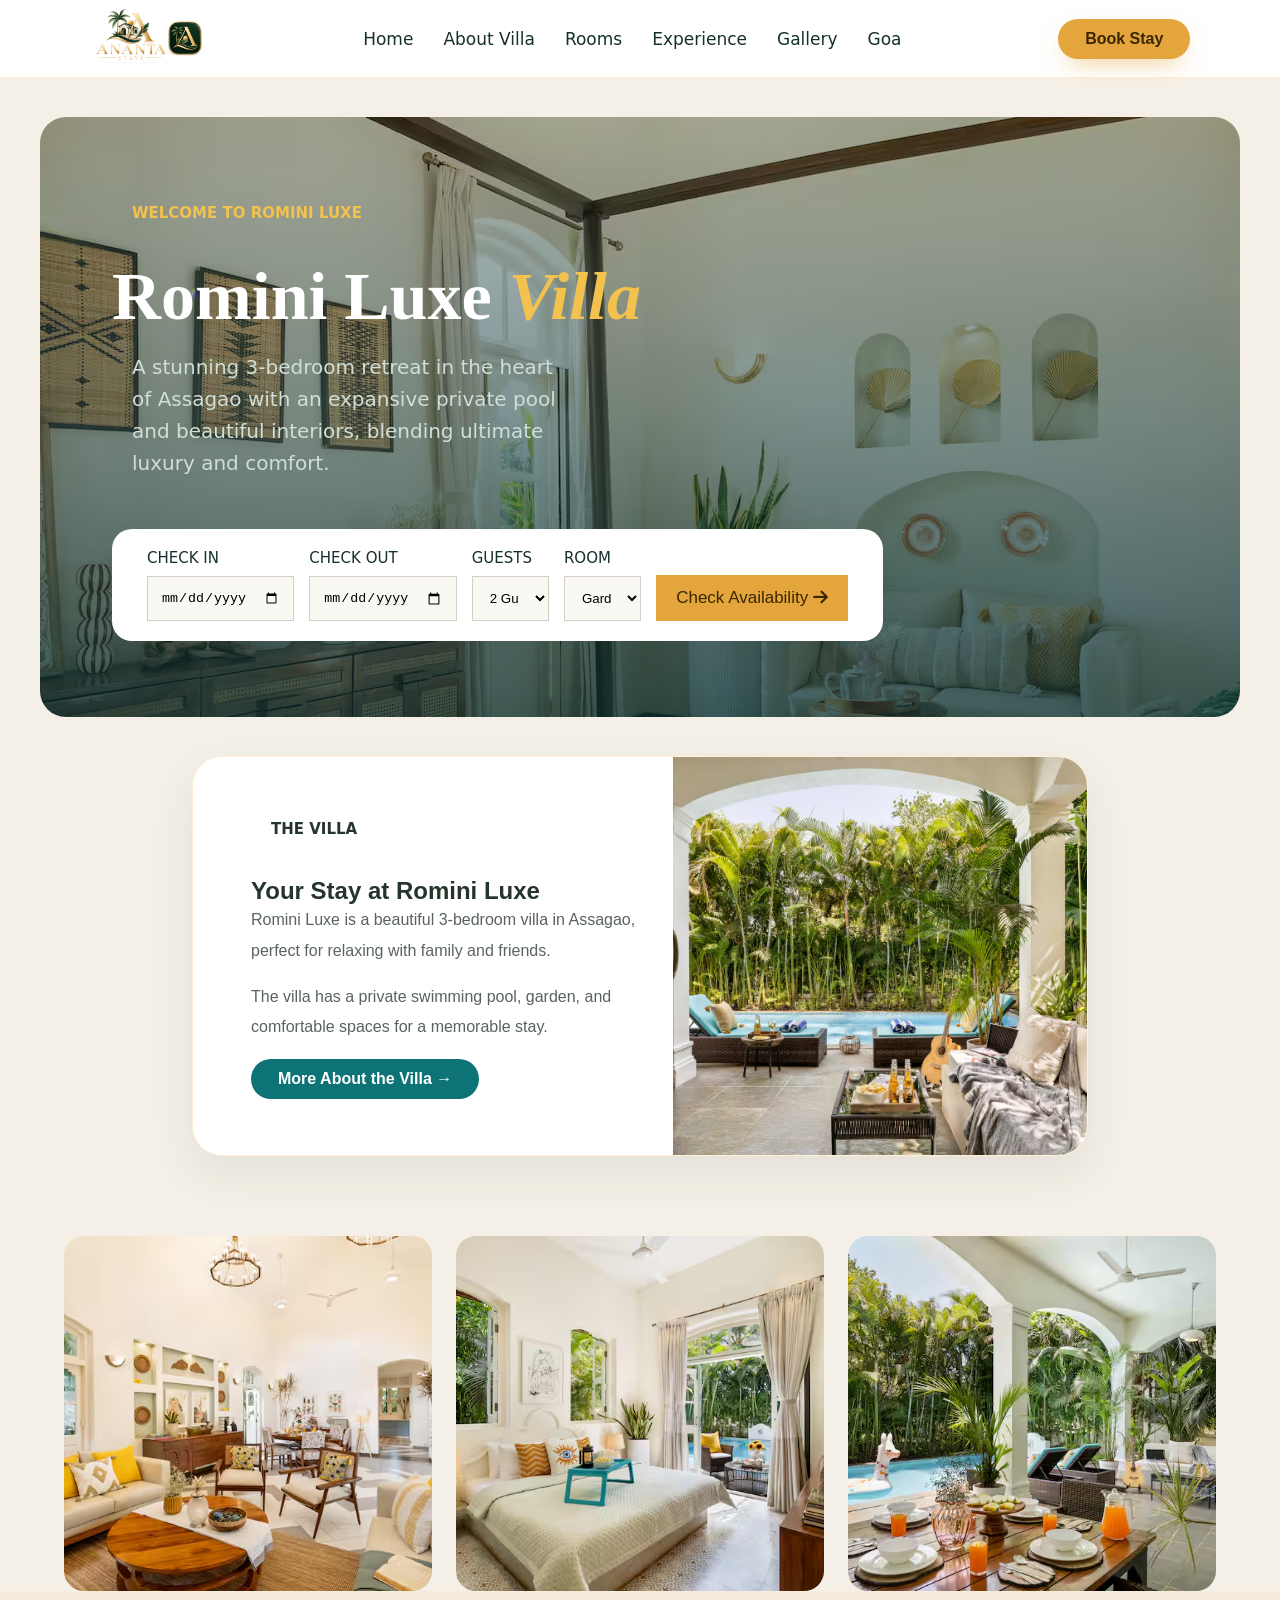
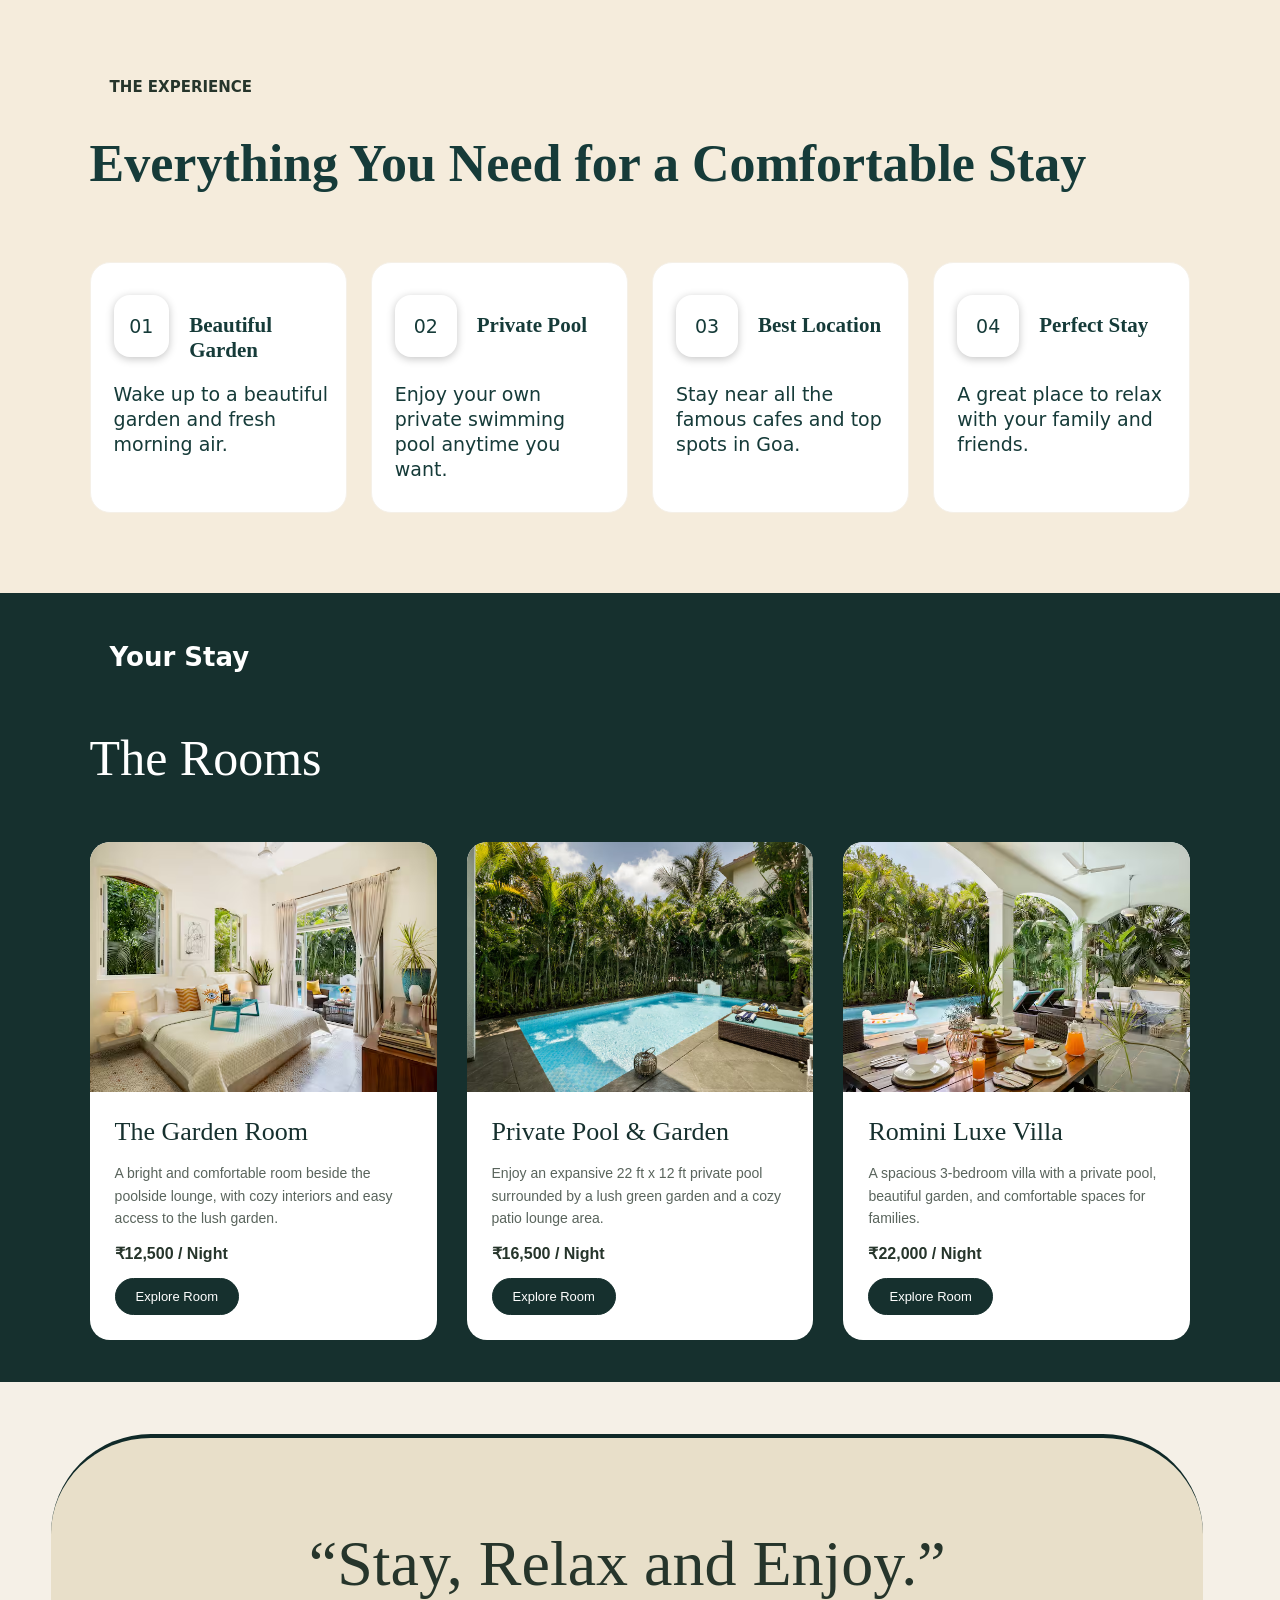
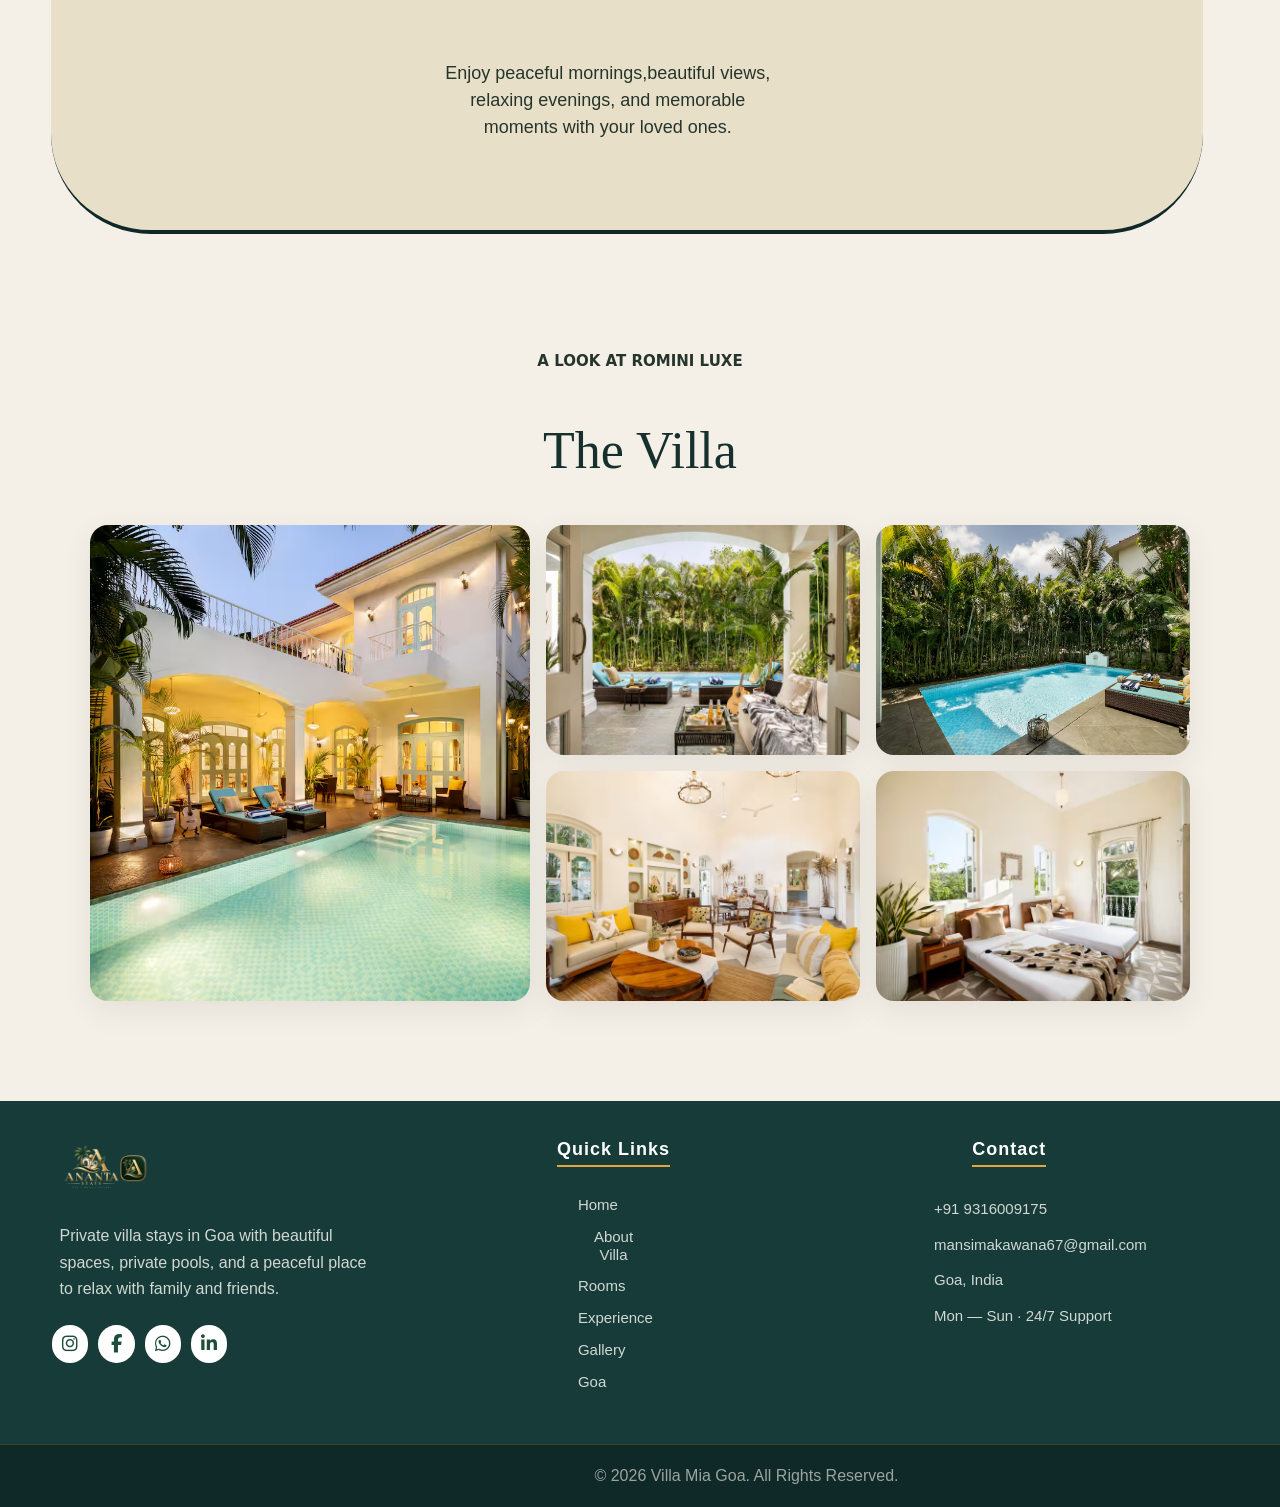
==== commit 40501c60: "link" ====
--- a/index.html
+++ b/index.html
@@ -237,27 +237,21 @@
     <section class="line">
         <h2>“Stay, Relax and Enjoy.”</h2>
         <p class="par" style="margin-top: 2%; color: var(--color3); line-height: 1.5; font-size: 18px;">Enjoy peaceful
-            mornings,
-            beautiful views, relaxing
-            evenings, and
-            memorable moments with your loved ones.</p>
+            mornings,beautiful views, relaxing evenings, and memorable moments with your loved ones.</p>
     </section>
 
 
     <!-- ===============gallery==================  -->
     <section id="gallery" class="gallery">
         <div class="gallery2">
-            <div class="small">
-                A LOOK AT ROMINI LUXE
-            </div>
+            <div class="small">A LOOK AT ROMINI LUXE</div>
 
             <h2>The Villa</h2>
         </div>
 
         <div class="gallery-grid">
             <div class="gallery-card gallery-large">
-                <img class="gallery-image" src="image/img6.avif" alt="villas"
-                    data-caption="Villa Panoramic Pool & Sunset View">
+                <img class="gallery-image" src="image/img6.avif" alt="villas">
 
                 <div class="gallery-overlay">
                     <i class="fa-solid fa-expand"></i>
@@ -266,8 +260,7 @@
 
 
             <div class="gallery-card">
-                <img class="gallery-image" src="image/img2.jpg" alt="villas"
-                    data-caption="Villa Architecture & Courtyard">
+                <img class="gallery-image" src="image/img2.jpg" alt="villas">
 
                 <div class="gallery-overlay">
                     <i class="fa-solid fa-expand"></i>
@@ -276,7 +269,7 @@
 
 
             <div class="gallery-card">
-                <img class="gallery-image" src="image/img3.jpg" alt="villas" data-caption="Private Pool Lounge Deck">
+                <img class="gallery-image" src="image/img3.jpg" alt="villas">
 
                 <div class="gallery-overlay">
                     <i class="fa-solid fa-expand"></i>
@@ -285,7 +278,7 @@
 
 
             <div class="gallery-card">
-                <img class="gallery-image" src="image/img4.jpg" alt="villas" data-caption="Lush Tropical Garden Area">
+                <img class="gallery-image" src="image/img4.jpg" alt="villas">
 
                 <div class="gallery-overlay">
                     <i class="fa-solid fa-expand"></i>
@@ -293,7 +286,7 @@
             </div>
 
             <div class="gallery-card">
-                <img class="gallery-image" src="image/img5.jpg" alt="villas" data-caption="Luxury Master Bedroom Space">
+                <img class="gallery-image" src="image/img5.jpg" alt="villas">
 
                 <div class="gallery-overlay">
                     <i class="fa-solid fa-expand"></i>
@@ -311,7 +304,8 @@
 
             <div class="footer-col">
                 <img src="image/logo.png" alt="" class="lo">
-                <!-- <h3>Villa Mia Goa</h3> -->
+
+
                 <p style="padding: 1% 0 0 10%; line-height:1.65; font-size: 16px; width: 92%; text-align: start;">
                     Private villa stays in Goa with beautiful spaces, private pools, and a peaceful place to relax with
                     family and friends.</p>
--- a/style.css
+++ b/style.css
@@ -825,7 +825,7 @@
    }
 
    .icon a:hover {
-       color: var(--color32);
+       color: var(--color11);
 
    }
 
@@ -836,7 +836,8 @@
        list-style: none;
        padding: 13px 0;
        margin: 0;
-       align-items: center;
+       align-items: flex-start;
+       margin: 0 41%;
 
    }
 
@@ -848,7 +849,7 @@
    }
 
    .footer-col ul li a:hover {
-       color: var(--color26);
+       color: var(--color11);
    }
 
    .footer-bottom {
@@ -1139,4 +1140,4 @@
 
    }
 
-   /* ========================== */+  
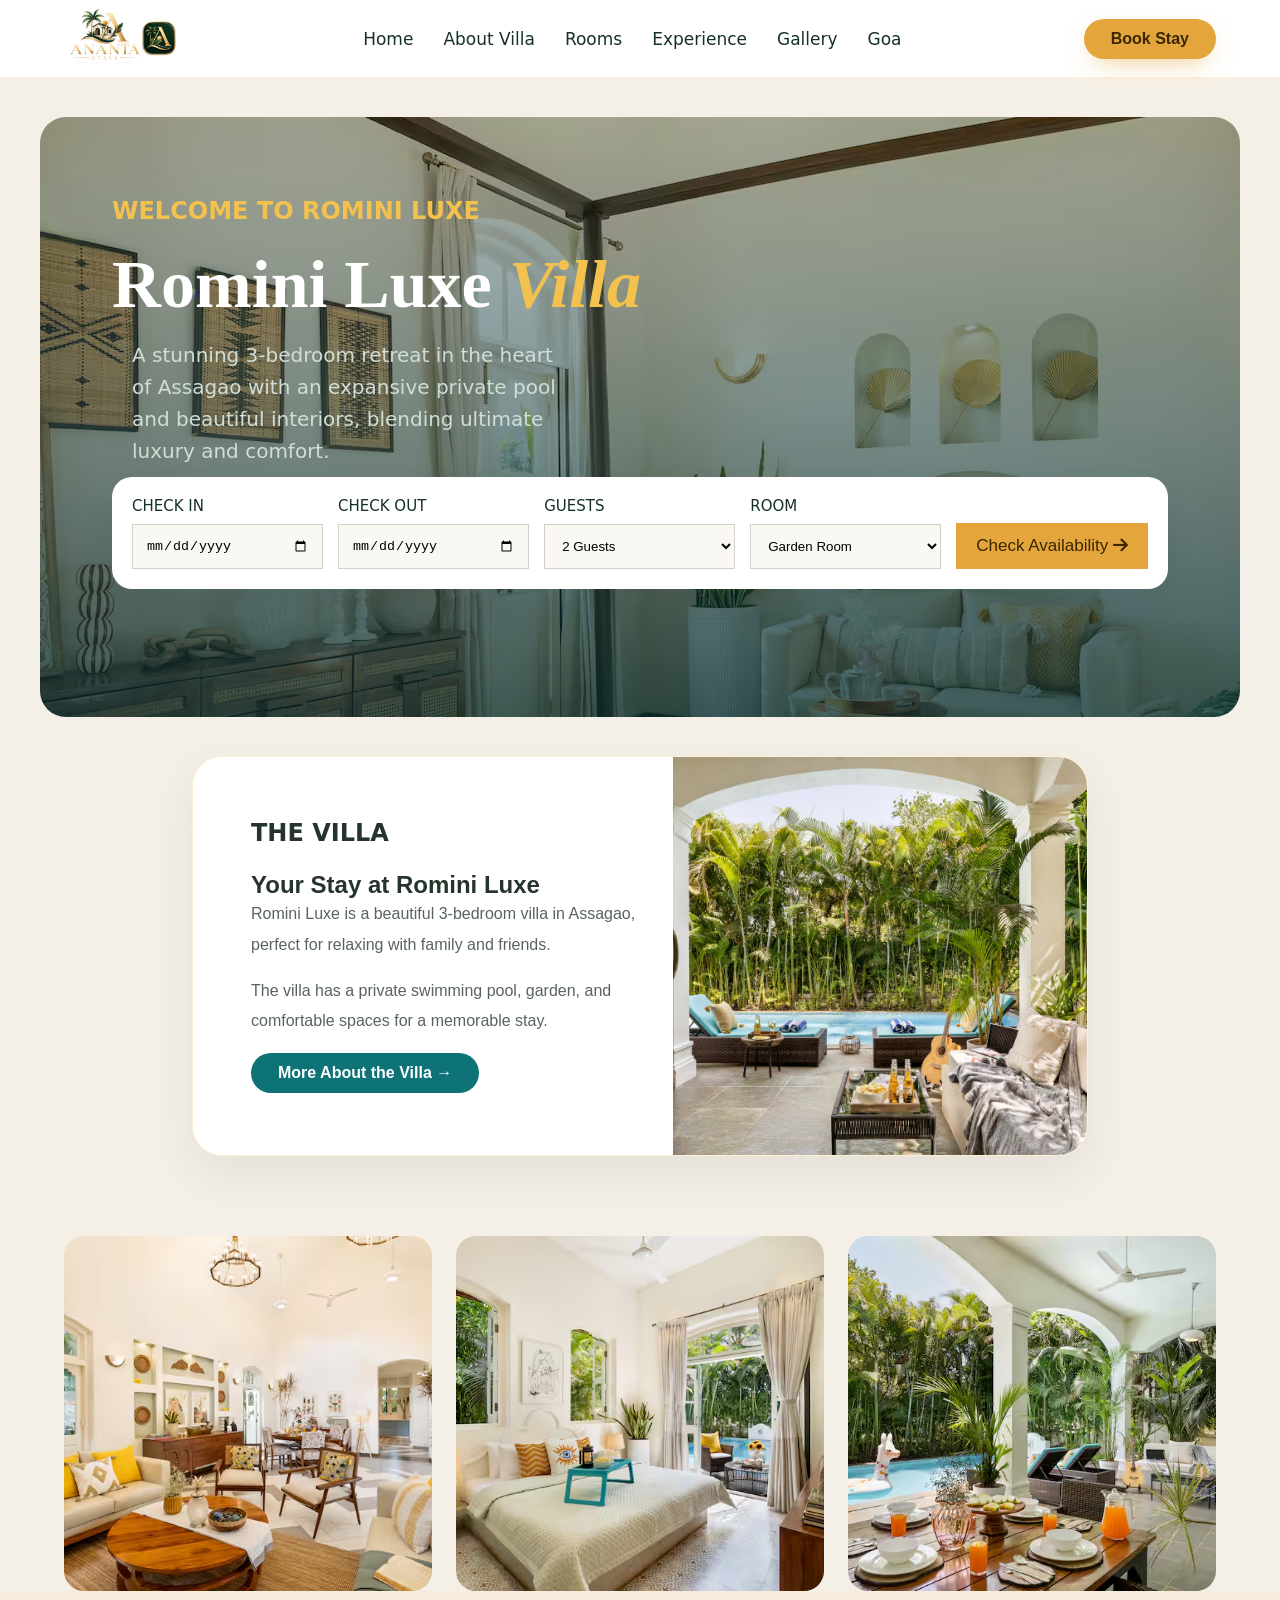
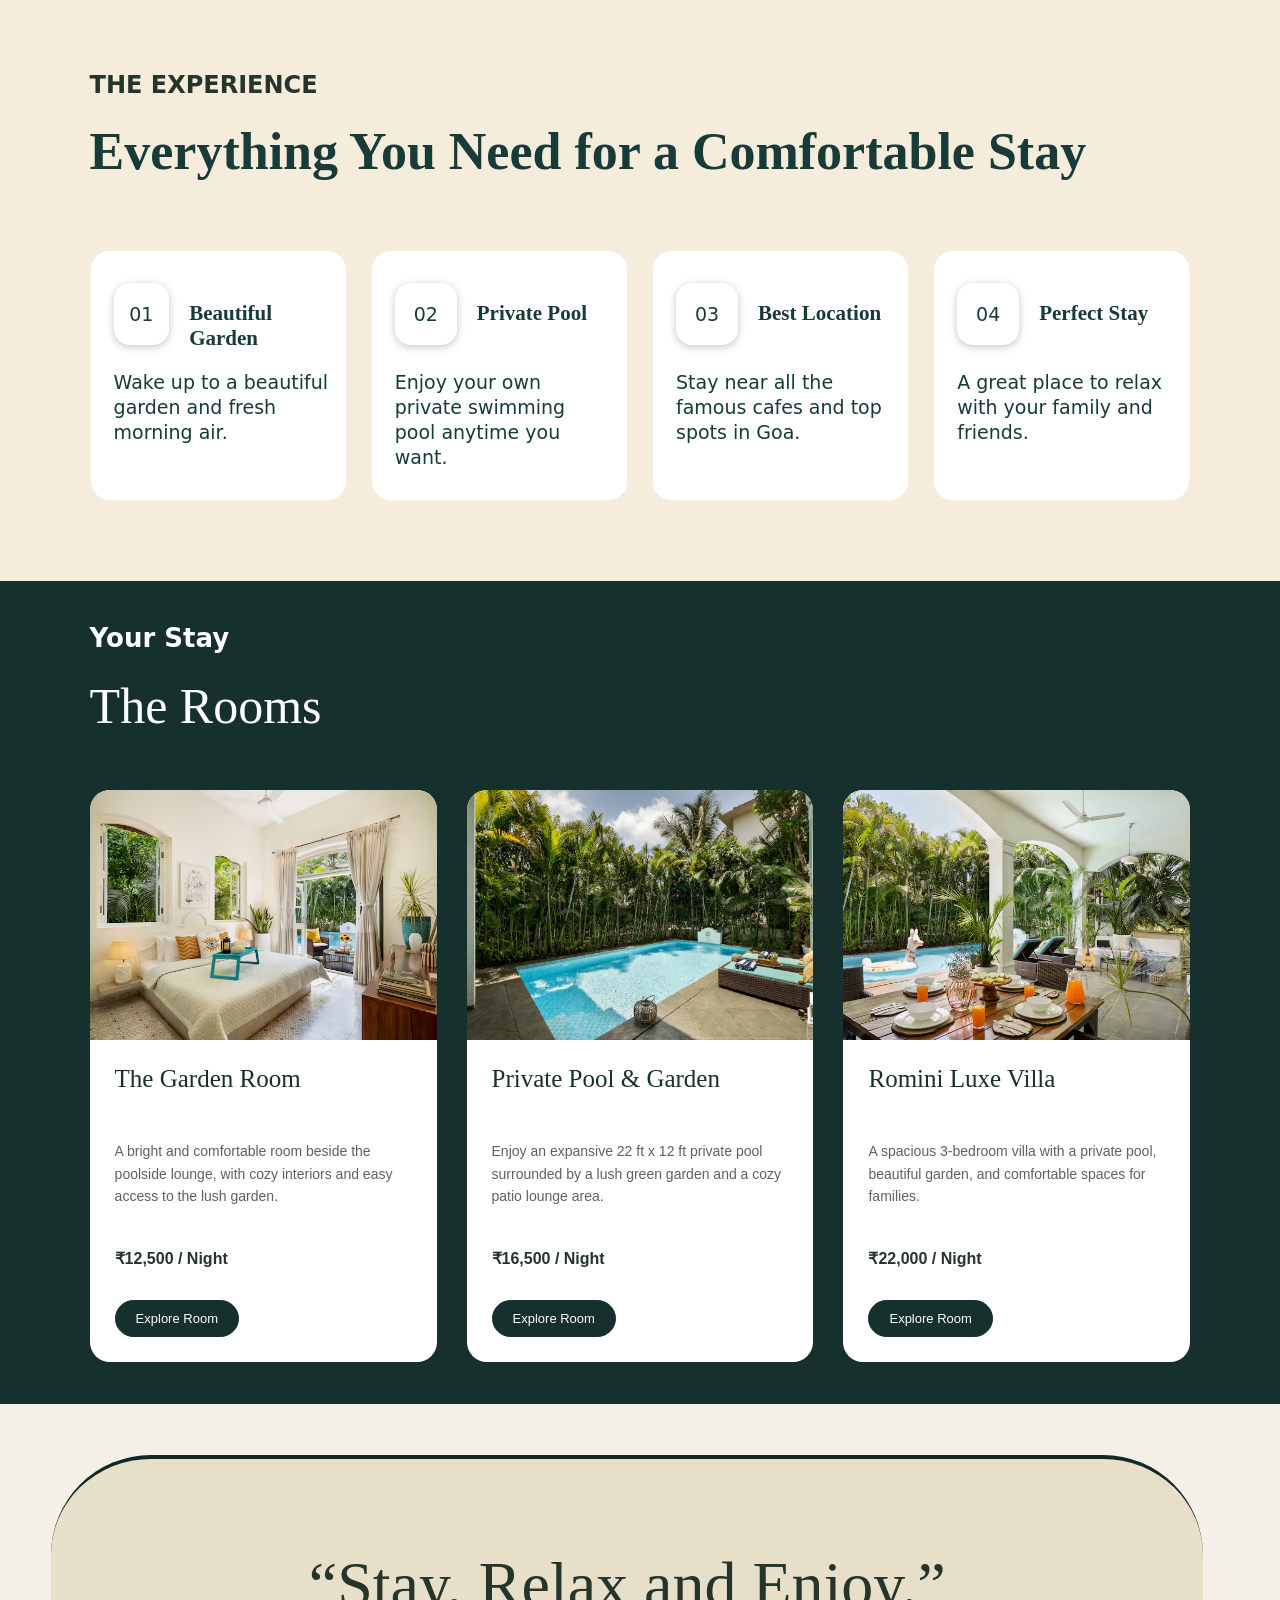
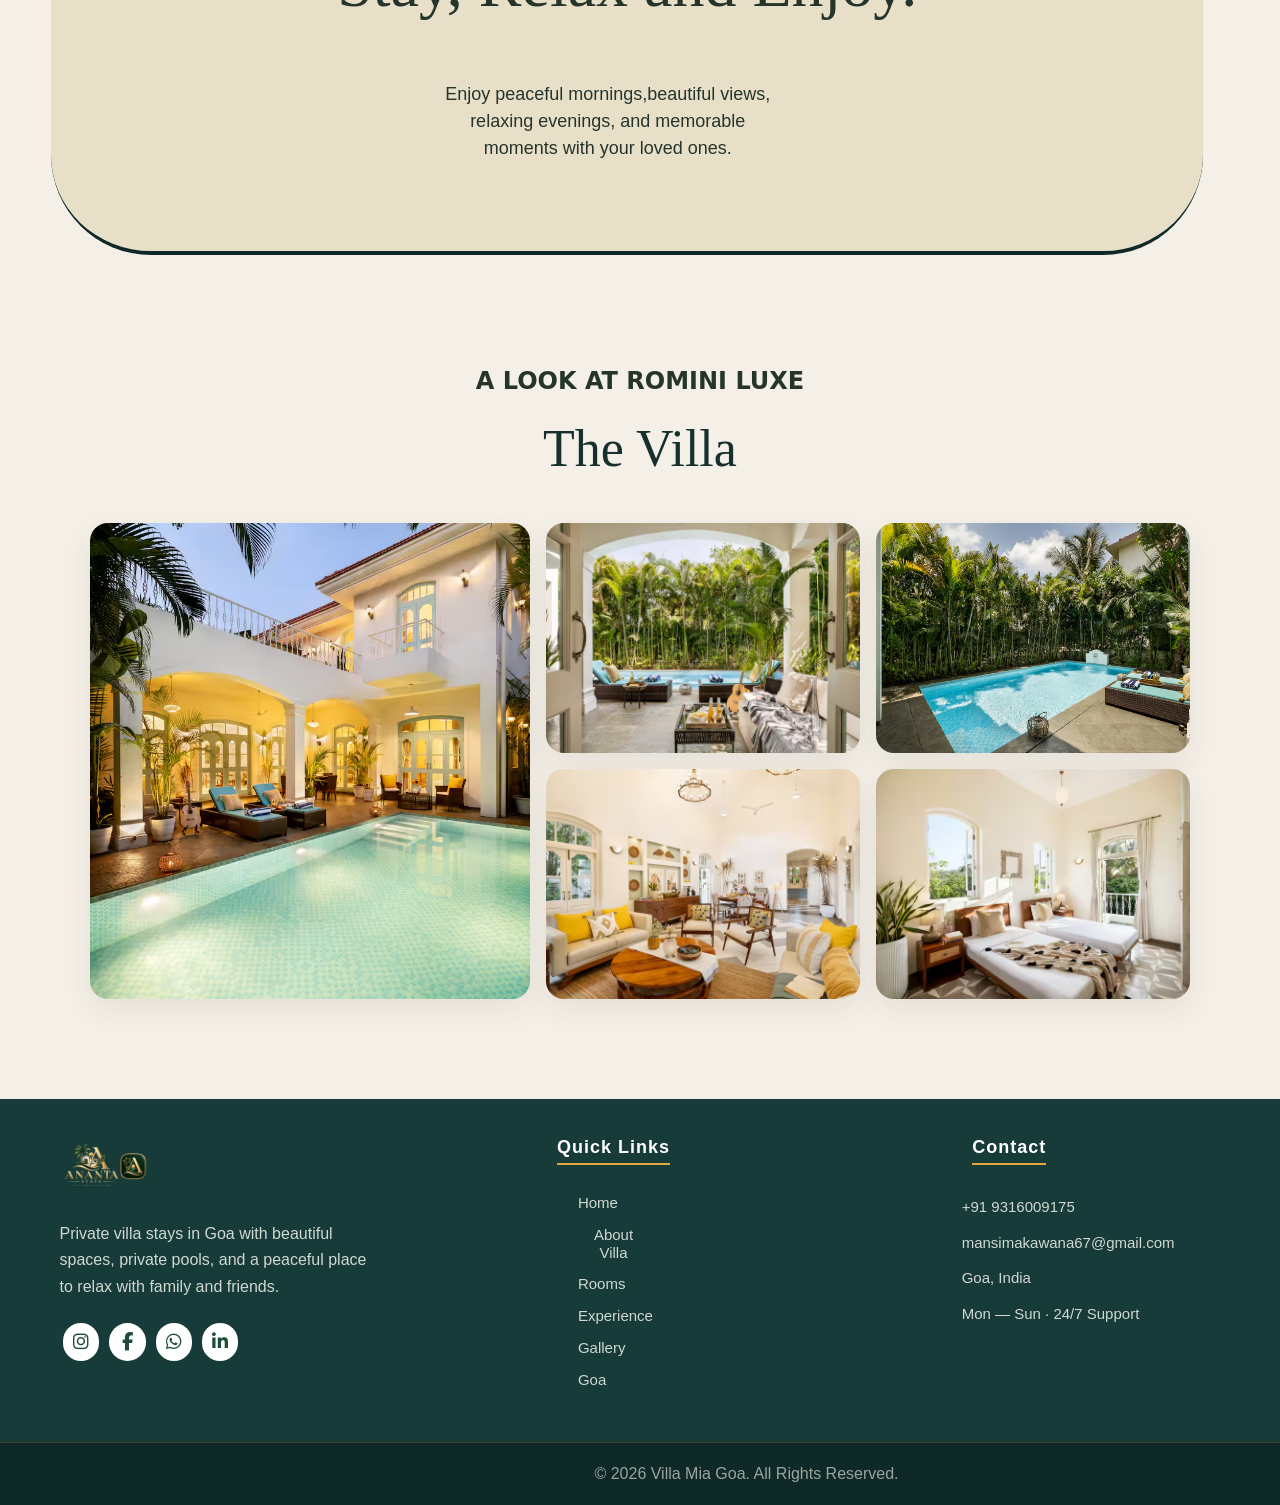
==== commit b2ba832f: "villas" ====
--- a/index.html
+++ b/index.html
@@ -250,50 +250,45 @@
         </div>
 
         <div class="gallery-grid">
+
             <div class="gallery-card gallery-large">
                 <img class="gallery-image" src="image/img6.avif" alt="villas">
 
-                <div class="gallery-overlay">
-                    <i class="fa-solid fa-expand"></i>
-                </div>
+                <div class="gallery-overlay"></div>
             </div>
 
 
             <div class="gallery-card">
                 <img class="gallery-image" src="image/img2.jpg" alt="villas">
 
-                <div class="gallery-overlay">
-                    <i class="fa-solid fa-expand"></i>
-                </div>
+                <div class="gallery-overlay"> </div>
             </div>
 
 
             <div class="gallery-card">
                 <img class="gallery-image" src="image/img3.jpg" alt="villas">
 
-                <div class="gallery-overlay">
-                    <i class="fa-solid fa-expand"></i>
-                </div>
+                <div class="gallery-overlay"> </div>
             </div>
 
 
             <div class="gallery-card">
                 <img class="gallery-image" src="image/img4.jpg" alt="villas">
 
-                <div class="gallery-overlay">
-                    <i class="fa-solid fa-expand"></i>
-                </div>
+                <div class="gallery-overlay"> </div>
             </div>
 
             <div class="gallery-card">
                 <img class="gallery-image" src="image/img5.jpg" alt="villas">
 
-                <div class="gallery-overlay">
-                    <i class="fa-solid fa-expand"></i>
-                </div>
-            </div>
-
-
+                <div class="gallery-overlay"></div>
+            </div>
+
+        </div>
+
+        <div id="imageP">
+            <span>x</span>
+            <img id="popupImage">
         </div>
     </section>
 
--- a/style.css
+++ b/style.css
@@ -79,7 +79,7 @@
        display: flex;
        align-items: center;
        justify-content: space-between;
-       padding: 0 7%;
+       padding: 0 5%;
        background: var(--color6);
        border-bottom: 1px solid var(--color4);
        position: relative;
@@ -139,9 +139,9 @@
 
 
    .small {
-       font-size: 15px;
+       font-size: 24px;
        color: var(--color);
-       padding: 7px 20px 39px;
+       padding: 0px 0px 24px;
        font-style: normal;
        font-family: Inter, system-ui, sans-serif;
        font-weight: var(--Weight2);
@@ -510,7 +510,7 @@
        font-family: Georgia, serif;
        font-size: 50px;
        font-weight: normal;
-       margin: 18px 0 55px;
+       margin: 0px 0 55px;
    }
 
    .room-grid-container {
@@ -562,17 +562,20 @@
 
    .right1 h3 {
        font-family: Georgia, serif;
-       font-size: 26px;
+       font-size: 25px;
        font-weight: normal;
        margin-bottom: 15px;
        color: var(--color24);
+       min-height: 60px;
+
    }
 
    .right1 p {
        color: var(--color5);
        line-height: 1.6;
-       margin-bottom: 15px;
+       /* margin-bottom: 15px; */
        font-size: 14px;
+       min-height: 90px;
    }
 
    .price {
@@ -632,6 +635,7 @@
    }
 
    /* ======================================================= */
+
    .gallery {
        padding: 60px 7% 100px;
        background: var(--color1);
@@ -646,7 +650,7 @@
        font-family: Georgia, serif;
        font-size: 52px;
        font-weight: normal;
-       margin: 12px 0 0;
+
        color: var(--color24);
    }
 
@@ -713,25 +717,36 @@
        opacity: 1;
    }
 
-   .gallery-overlay i {
-       color: var(--color6);
-       font-size: 20px;
-
-       background: rgba(0, 0, 0, 0.4);
-
-       padding: 12px;
-
-       border-radius: 50%;
-
-       transform: scale(0.6);
-
-       transition:
-           transform 0.35s cubic-bezier(0.25, 1, 0.5, 1);
-   }
-
-   .gallery-card:hover .gallery-overlay i {
-       transform: scale(1);
-   }
+   #imageP {
+       display: none;
+       position: fixed;
+       top: 0;
+       left: 0;
+       width: 100%;
+       height: 100%;
+
+       background-color: rgba(0, 0, 0, 0.85);
+       z-index: 1000;
+       align-items: center;
+       justify-content: center;
+   }
+
+   #imageP img {
+       max-width: 90%;
+       max-height: 90%;
+       object-fit: contain;
+   }
+
+   #imageP span {
+       position: absolute;
+       top: 20px;
+       right: 30px;
+       color: white;
+       font-size: 40px;
+       cursor: pointer;
+       z-index: 100000;
+   }
+
 
 
    /* ======================================================= */
@@ -790,8 +805,8 @@
        display: flex;
 
        align-items: center;
-       padding: 0 0% 0 31%;
-       /* align-items: flex-start; */
+       padding: 0 0% 0 38%
+           /* align-items: flex-start; */
 
    }
 
@@ -809,7 +824,7 @@
        gap: 10px;
        /* padding-top: 5%; */
        text-align: center;
-       margin: 23px 32px;
+       margin: 23px 43px;
 
    }
 
@@ -868,7 +883,21 @@
        margin: 0;
    } */
 
-
+   @media (max-width: 1340px) {
+       /* .hero {
+           margin: 20px;
+           padding: 41px 30px;
+       } */
+
+       .booking1 {
+           width: 100%;
+           max-width: 100%;
+           margin: -40px auto;
+           padding: 20px;
+           box-sizing: border-box;
+       }
+
+   }
 
    @media (max-width: 1100px) {
        .booking1 {
@@ -884,6 +913,18 @@
            margin: 0 11% 0;
        }
 
+       .hero {
+           margin: 20px;
+           padding: 41px 30px;
+       }
+
+       .booking1 {
+           width: 100%;
+           max-width: 100%;
+           margin: -40px auto;
+           padding: 20px;
+           box-sizing: border-box;
+       }
 
 
    }
@@ -957,18 +998,26 @@
        }
 
        .image-strip {
-           grid-template-columns: 1fr;
-           width: 95%;
-       }
-
+           display: flex;
+           width: 100%;
+           gap: 16px;
+           padding: 10px 20px 20px;
+           overflow-x: auto;
+       }
+
+       .image-strip img {
+           flex: 0 0 280px;
+           width: 280px;
+           height: 280px;
+           object-fit: cover;
+           border-radius: 18px;
+       }
+
+       /* 
        .story-text {
            padding: 10px 0;
            width: 100%;
-       }
-
-       .image-strip img {
-           height: 280px;
-       }
+       } */
 
        .room-grid-container {
            display: flex;
@@ -994,24 +1043,35 @@
 
 
        .room-grid-container .con {
-           min-width: 300px;
-       }
-
-       .gallery-grid,
-       .image-strip {
+           position: relative;
+           flex: 0 0 300px;
+           width: 300px;
+           height: 520px;
+       }
+
+
+       .right1 {
+           padding-bottom: 75px;
+       }
+
+       .room-btn {
+           position: absolute;
+           left: 20px;
+           bottom: 20px;
+           margin-top: 0;
+       }
+
+       .gallery-grid {
            display: flex;
            flex-direction: row;
            overflow-x: auto;
            overflow-y: hidden;
            gap: 16px;
-           padding: 10px 5px 20px 5px;
+           padding: 10px 5px 20px;
            scroll-snap-type: x mandatory;
-           /* -webkit-overflow-scrolling: touch; */
-           /* width: 100%; */
-       }
-
-       .gallery-grid .gallery-card,
-       .image-strip img {
+       }
+
+       .gallery-grid .gallery-card {
            flex: 0 0 280px;
            width: 280px;
            height: 320px;
@@ -1041,6 +1101,12 @@
            grid-column: span 2;
            grid-row: span 1;
        }
+
+
+
+       /* .room-grid-container .right1 p {
+           min-height: 112px;
+       } */
    }
 
    @media (max-width: 600px) {
@@ -1068,6 +1134,14 @@
            grid-column: span 1;
        }
 
+       .small {
+           padding: 0 0 24px;
+       }
+
+       .gallery h2 {
+           font-size: 52px;
+       }
+
        .hero {
            margin: 15px;
            padding: 35px 20px;
@@ -1082,10 +1156,6 @@
            font-size: 15px;
            line-height: 24px;
        }
-
-   }
-
-   @media (max-width: 600px) {
 
        .site-footer {
            padding-top: 35px;
@@ -1105,9 +1175,9 @@
        }
 
        .footer-col:first-child p {
-           padding: 0 !important;
-           width: 100% !important;
-           text-align: center !important;
+           padding: 0;
+           width: 100%;
+           text-align: center;
            justify-content: center;
        }
 
@@ -1125,10 +1195,11 @@
        .footer-col ul {
            padding: 10px 0;
            align-items: center;
+
        }
 
        .footer-col p {
-           padding: 0 !important;
+           padding: 0;
            justify-content: center;
            text-align: center;
        }
@@ -1138,6 +1209,108 @@
            font-size: 14px;
        }
 
-   }
-
-  +       .line {
+           padding: 40px 20px;
+           margin: 20px 15px;
+           width: calc(100% - 30px);
+           border-radius: 45px;
+       }
+
+       .gallery {
+           padding: 35px 20px 60px;
+       }
+
+       .gallery2 {
+           margin-bottom: 25px;
+       }
+   }
+
+   @media (max-width: 1260px) {
+       .footer-col ul {
+           align-items: self-start;
+           min-width: 100px;
+       }
+   }
+
+   @media (max-width: 700px) {
+       .experience h2 {
+           font-size: 40px;
+       }
+   }
+
+   /* @media (max-width: 1118px) { */
+   /* .room-grid-container .con {
+       position: relative;
+   }
+
+   .room-grid-container .room-btn {
+       position: absolute;
+       left: 25px;
+       bottom: 20px;
+       margin: 0;
+   } */
+   .room-grid-container .right1 {
+       display: flex;
+       flex-direction: column;
+       padding: 25px;
+   }
+
+   .room-grid-container .price {
+       margin-top: 19px;
+       margin-bottom: 32px;
+   }
+
+   .room-grid-container .room-btn {
+       position: static;
+       margin: 0;
+       align-self: flex-start;
+   }
+
+   @media (max-width: 900px) {
+
+
+       .room-grid-container .con {
+           position: relative;
+           flex: 0 0 300px;
+           width: 300px;
+           height: 520px;
+       }
+
+
+       .right1 {
+           padding-bottom: 75px;
+       }
+
+       .room-btn {
+           position: absolute;
+           left: 20px;
+           bottom: 20px;
+           margin-top: 0;
+       }
+
+       .gallery-grid {
+           display: flex;
+           flex-direction: row;
+           overflow-x: auto;
+           overflow-y: hidden;
+           gap: 16px;
+           padding: 10px 5px 20px;
+           scroll-snap-type: x mandatory;
+       }
+
+       .gallery-grid .gallery-card {
+           flex: 0 0 280px;
+           width: 280px;
+           height: 320px;
+           object-fit: cover;
+           scroll-snap-align: start;
+           border-radius: 18px;
+       }
+
+       .room-grid-container {
+           display: flex;
+           overflow-x: auto;
+           gap: 18px;
+           padding-bottom: 5%;
+       }
+   }
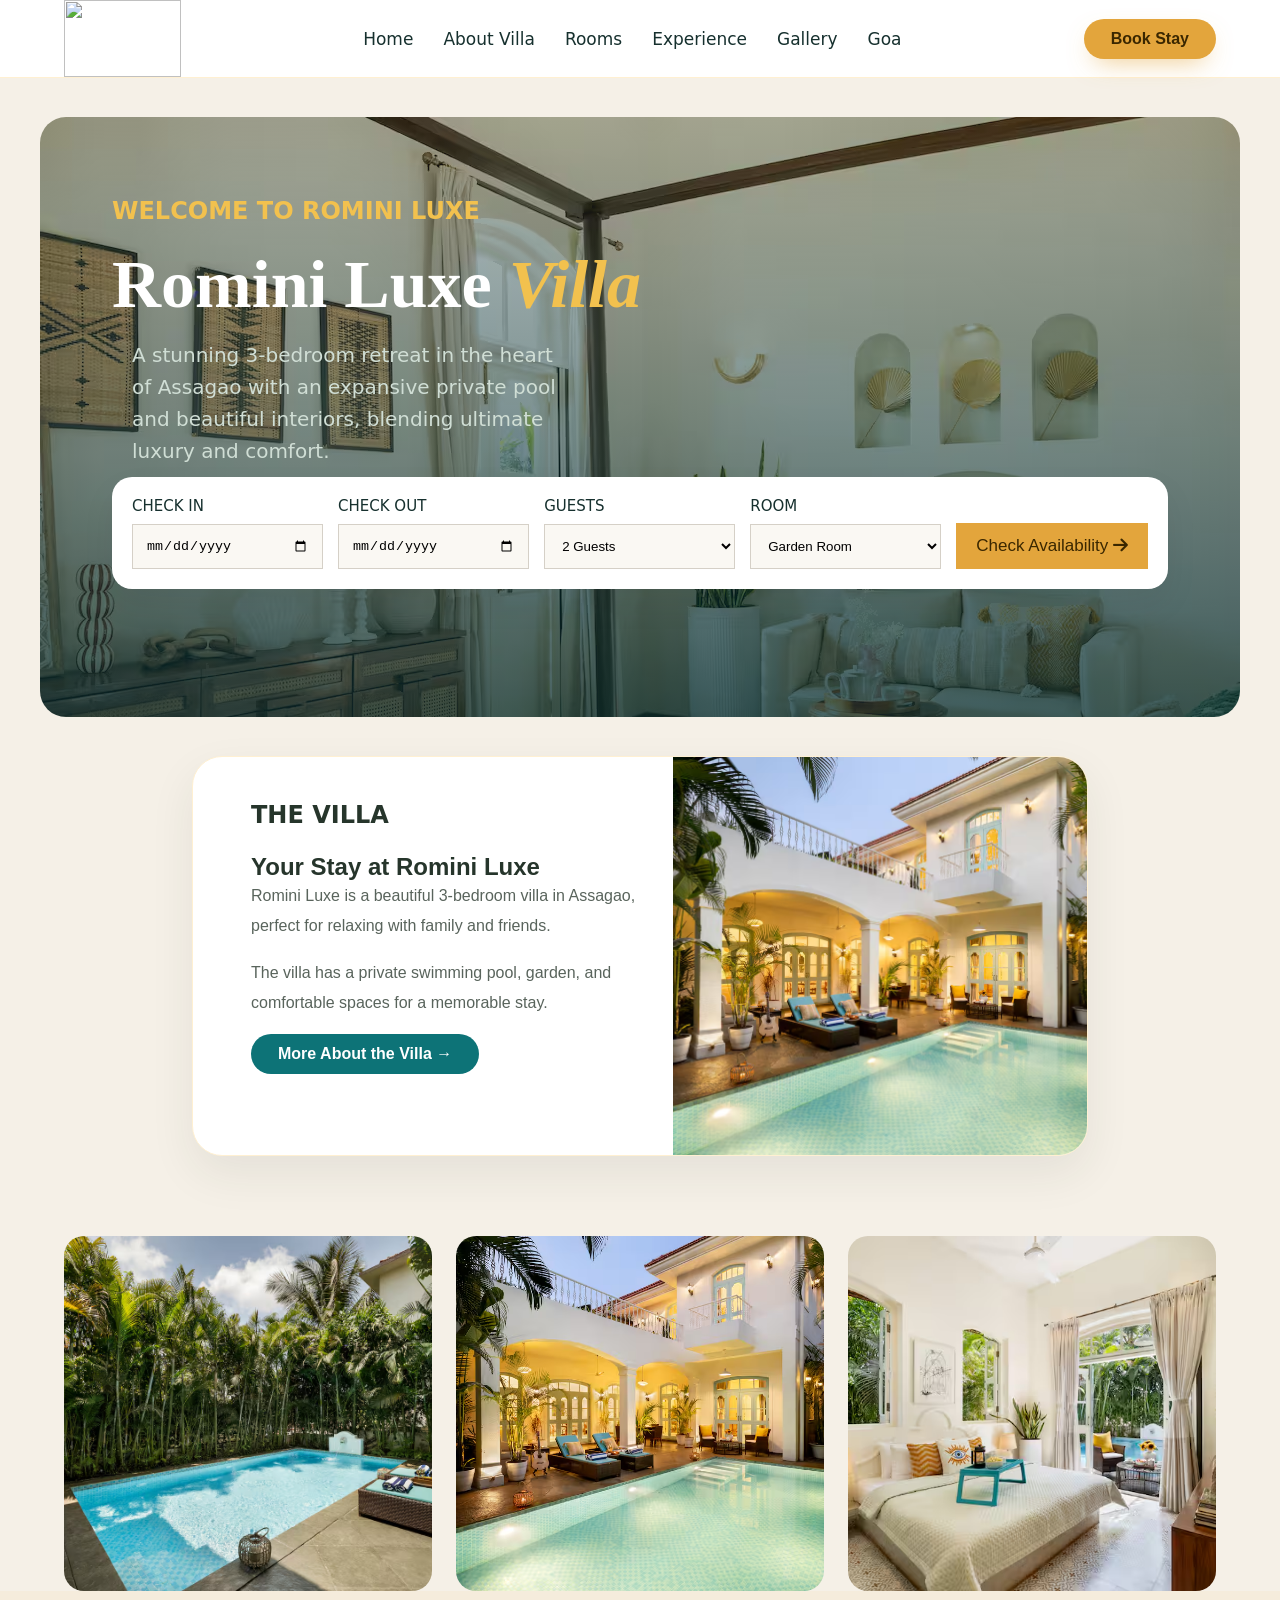
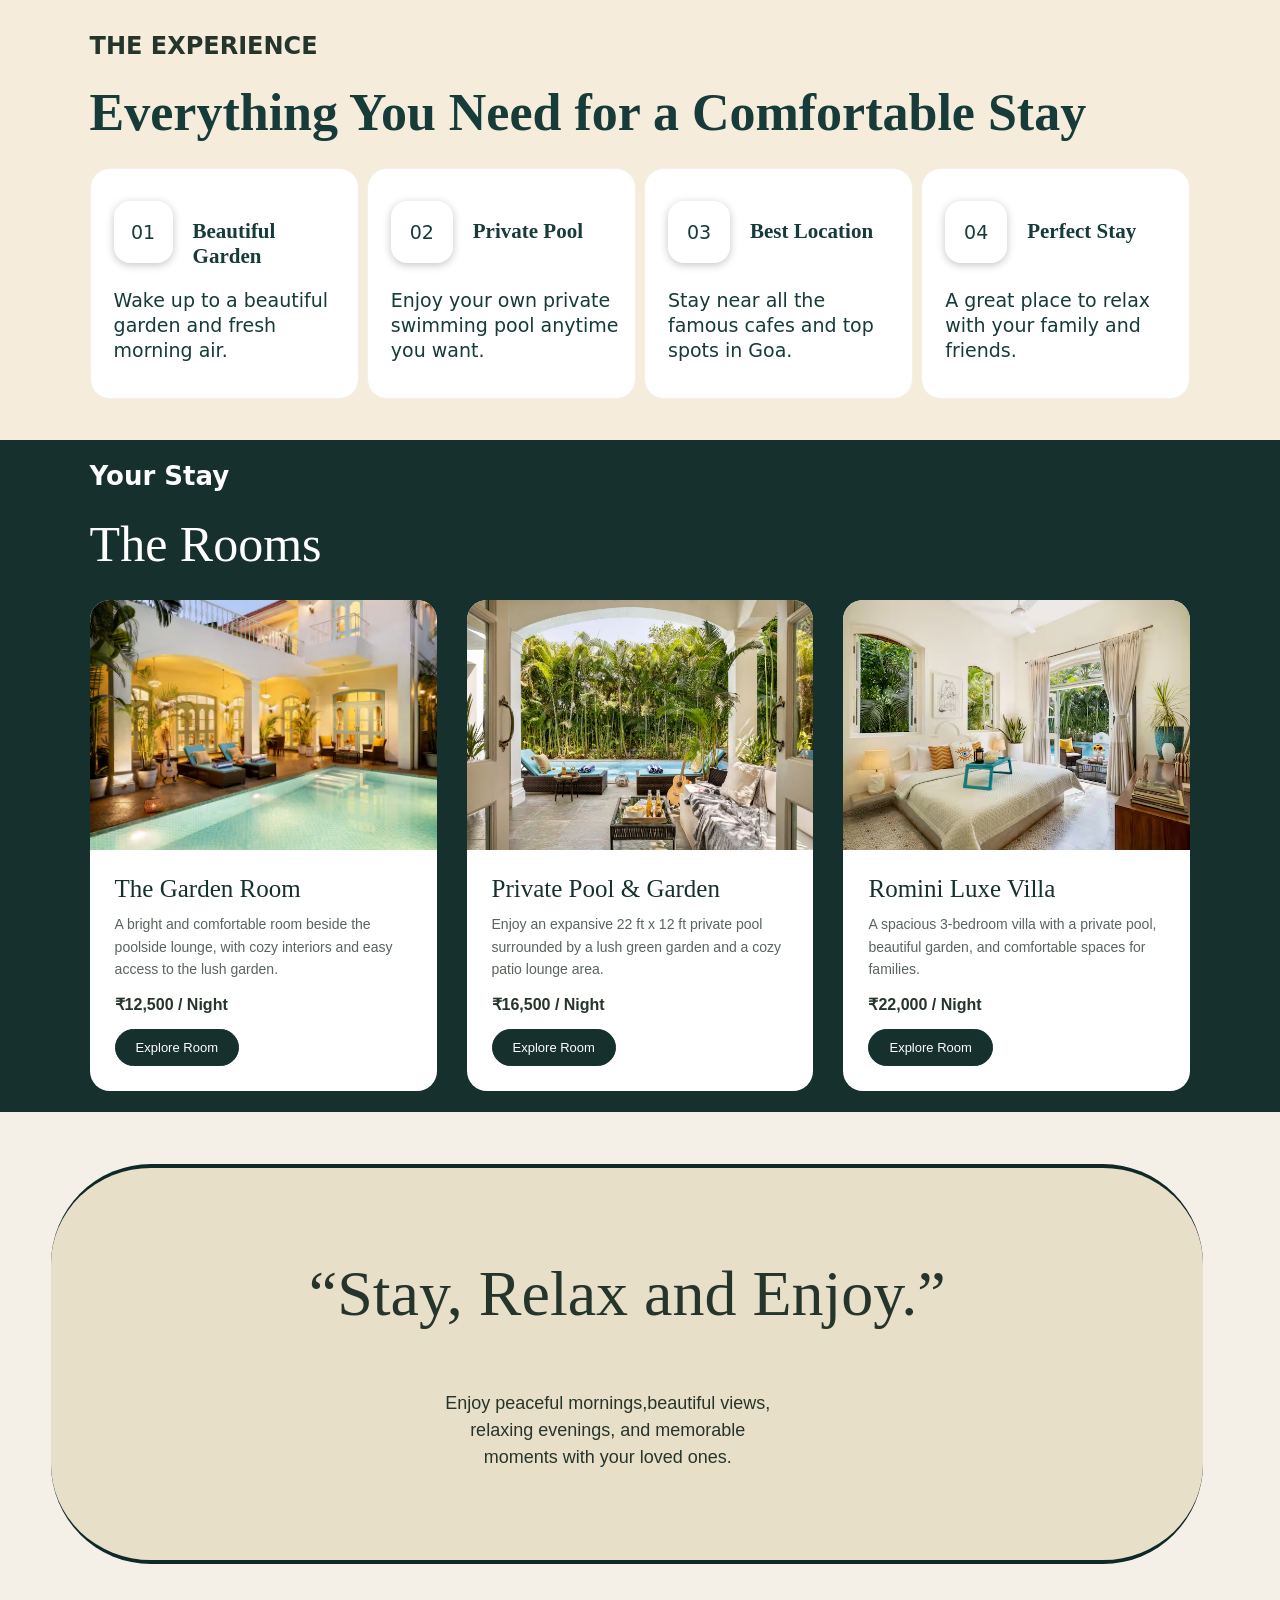
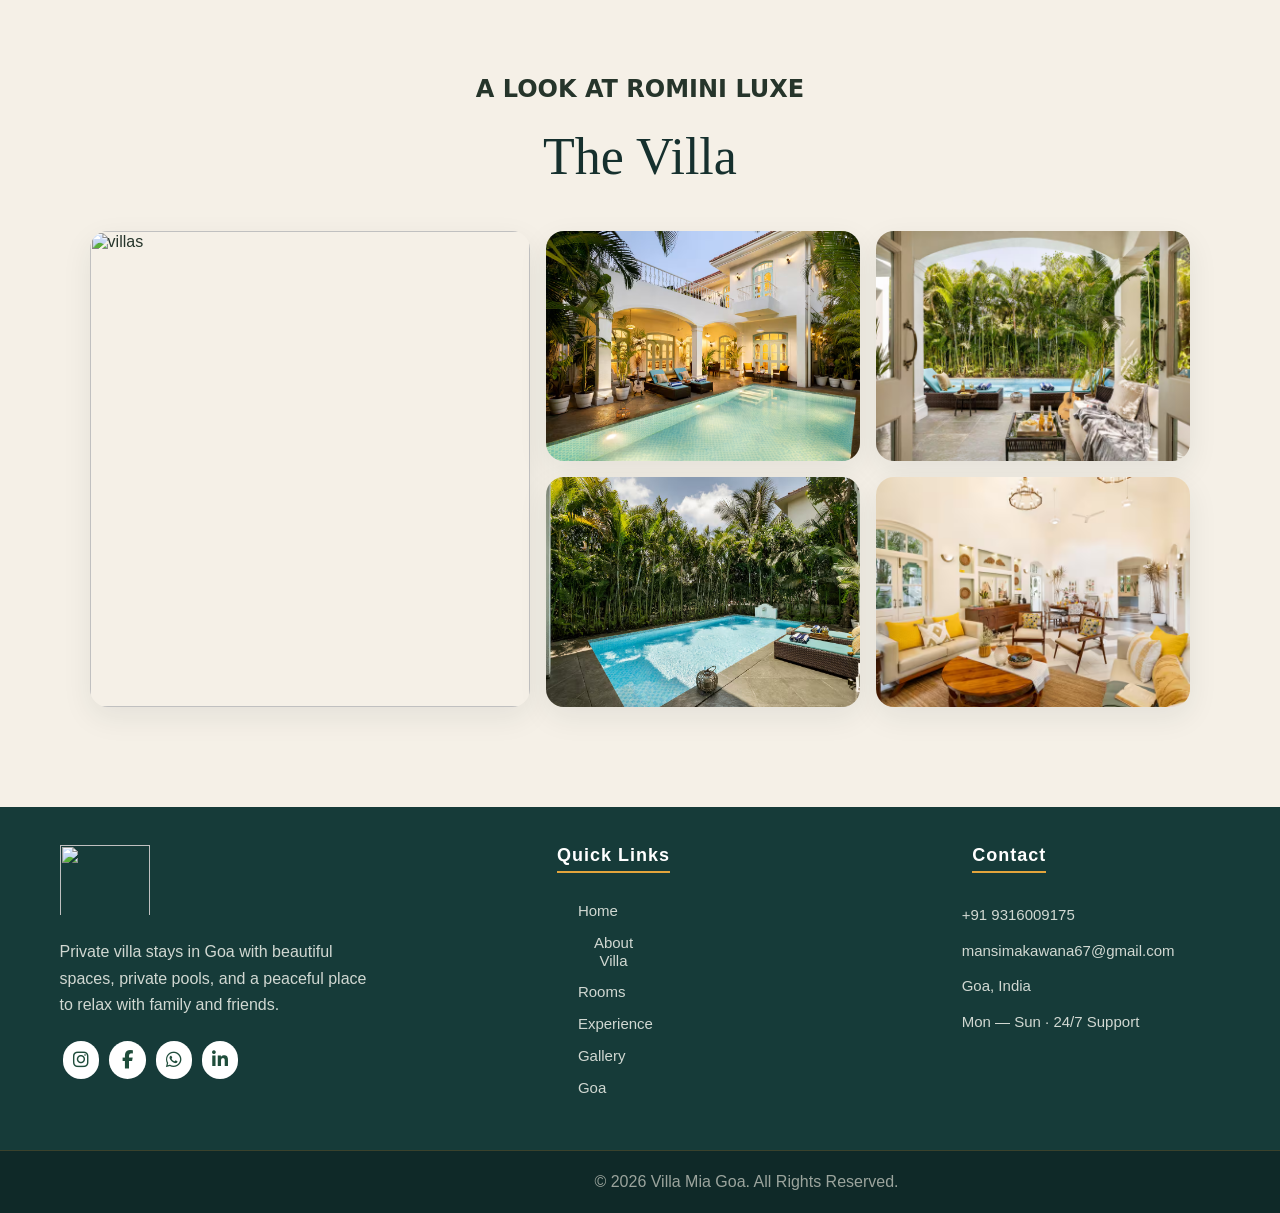
==== commit e1093e9a: "link" ====
--- a/index.html
+++ b/index.html
@@ -12,7 +12,7 @@
     <nav>
         <!-- ==========Navbar=========== -->
         <div class="logo">
-            <img src="image/logo.png" alt="">
+            <img src="image/logo.avif" alt="">
         </div>
         <ul>
 
@@ -84,7 +84,7 @@
     <section id="story" class="story">
         <!-- <div class="left-btn left">
             <div class=" btn">
-                <img src="image/img2.jpg" alt="Villa">
+                <img src="image/img2.avif" alt="Villa">
             </div> -->
 
         <!-- </div> -->
@@ -108,7 +108,7 @@
             </a>
         </div>
         <div class="story-image">
-            <img src="image/img2.jpg" alt="Villa">
+            <img src="image/img2.avif" alt="Villa">
         </div>
 
 
@@ -118,11 +118,11 @@
 
     <section class="image-strip">
 
-        <img src="image/img4.jpg" alt="vilas">
-
-        <img src="image/img6.jpg" alt="vilas">
-
-        <img src="image/img7.jpg" alt="vilas">
+        <img src="image/img4.avif" alt="vilas">
+
+        <img src="image/img6.avif" alt="vilas">
+
+        <img src="image/img7.avif" alt="vilas">
 
     </section>
 
@@ -181,7 +181,7 @@
         <div class="room-grid-container">
             <div class="con">
                 <div class="left1">
-                    <img src="image/img6.jpg" alt="">
+                    <img src="image/img6.avif" alt="">
 
                 </div>
                 <div class="right1">
@@ -199,7 +199,7 @@
             <!-- ========= Room2 ============-->
             <div class="con">
                 <div class="left1">
-                    <img src="image/img3.jpg" alt="">
+                    <img src="image/img3.avif" alt="">
 
                 </div>
                 <div class="right1">
@@ -217,7 +217,7 @@
             <!-- ========= Room3 ============-->
             <div class="con">
                 <div class="left1">
-                    <img src="image/img7.jpg" alt="">
+                    <img src="image/img7.avif" alt="">
 
                 </div>
                 <div class="right1">
@@ -252,34 +252,34 @@
         <div class="gallery-grid">
 
             <div class="gallery-card gallery-large">
-                <img class="gallery-image" src="image/img6.avif" alt="villas">
+                <img class="gallery-image" src="image/img6..avif" alt="villas">
 
                 <div class="gallery-overlay"></div>
             </div>
 
 
             <div class="gallery-card">
-                <img class="gallery-image" src="image/img2.jpg" alt="villas">
+                <img class="gallery-image" src="image/img2.avif" alt="villas">
 
                 <div class="gallery-overlay"> </div>
             </div>
 
 
             <div class="gallery-card">
-                <img class="gallery-image" src="image/img3.jpg" alt="villas">
+                <img class="gallery-image" src="image/img3.avif" alt="villas">
 
                 <div class="gallery-overlay"> </div>
             </div>
 
 
             <div class="gallery-card">
-                <img class="gallery-image" src="image/img4.jpg" alt="villas">
+                <img class="gallery-image" src="image/img4.avif" alt="villas">
 
                 <div class="gallery-overlay"> </div>
             </div>
 
             <div class="gallery-card">
-                <img class="gallery-image" src="image/img5.jpg" alt="villas">
+                <img class="gallery-image" src="image/img5.avif" alt="villas">
 
                 <div class="gallery-overlay"></div>
             </div>
@@ -298,7 +298,7 @@
         <div class="footer-container">
 
             <div class="footer-col">
-                <img src="image/logo.png" alt="" class="lo">
+                <img src="image/logo.avif" alt="" class="lo">
 
 
                 <p style="padding: 1% 0 0 10%; line-height:1.65; font-size: 16px; width: 92%; text-align: start;">
--- a/style.css
+++ b/style.css
@@ -312,7 +312,7 @@
    }
 
    .story-text {
-       padding: 60px 18px 60px 58px;
+       padding: 23px 18px 60px 58px;
        display: flex;
        flex-direction: column;
        justify-content: center;
@@ -410,7 +410,7 @@
    /* ================================================== */
    .experience {
        background: var(--color30);
-       padding: 80px 7%;
+       padding: 41px 7%
    }
 
    .experience h2 {
@@ -419,14 +419,16 @@
        font-size: 52px;
        line-height: 1.1;
        font-weight: var(--Weight3);
-       margin: 0 0 70px;
+
+       margin: 0 0 27px;
+
 
    }
 
    .grid-btn {
        display: grid;
        grid-template-columns: repeat(4, 1fr);
-       gap: 24px;
+       gap: 8px;
        border: none;
    }
 
@@ -501,7 +503,7 @@
 
    /* ====================================================================== */
    .rooms {
-       padding: 42px 7%;
+       padding: 21px 7%;
        background: var(--color24);
        color: var(--color6);
    }
@@ -510,7 +512,7 @@
        font-family: Georgia, serif;
        font-size: 50px;
        font-weight: normal;
-       margin: 0px 0 55px;
+       margin: 0px 0 27px;
    }
 
    .room-grid-container {
@@ -556,6 +558,7 @@
    .right1 {
        padding: 25px;
        flex-grow: 1;
+
    }
 
 
@@ -564,9 +567,9 @@
        font-family: Georgia, serif;
        font-size: 25px;
        font-weight: normal;
-       margin-bottom: 15px;
+       margin-bottom: 10px;
        color: var(--color24);
-       min-height: 60px;
+       min-height: auto;
 
    }
 
@@ -575,7 +578,7 @@
        line-height: 1.6;
        /* margin-bottom: 15px; */
        font-size: 14px;
-       min-height: 90px;
+       min-height: auto;
    }
 
    .price {
@@ -1001,7 +1004,7 @@
            display: flex;
            width: 100%;
            gap: 16px;
-           padding: 10px 20px 20px;
+           padding: 0px 20px 20px;
            overflow-x: auto;
        }
 
@@ -1238,34 +1241,6 @@
        }
    }
 
-   /* @media (max-width: 1118px) { */
-   /* .room-grid-container .con {
-       position: relative;
-   }
-
-   .room-grid-container .room-btn {
-       position: absolute;
-       left: 25px;
-       bottom: 20px;
-       margin: 0;
-   } */
-   .room-grid-container .right1 {
-       display: flex;
-       flex-direction: column;
-       padding: 25px;
-   }
-
-   .room-grid-container .price {
-       margin-top: 19px;
-       margin-bottom: 32px;
-   }
-
-   .room-grid-container .room-btn {
-       position: static;
-       margin: 0;
-       align-self: flex-start;
-   }
-
    @media (max-width: 900px) {
 
 
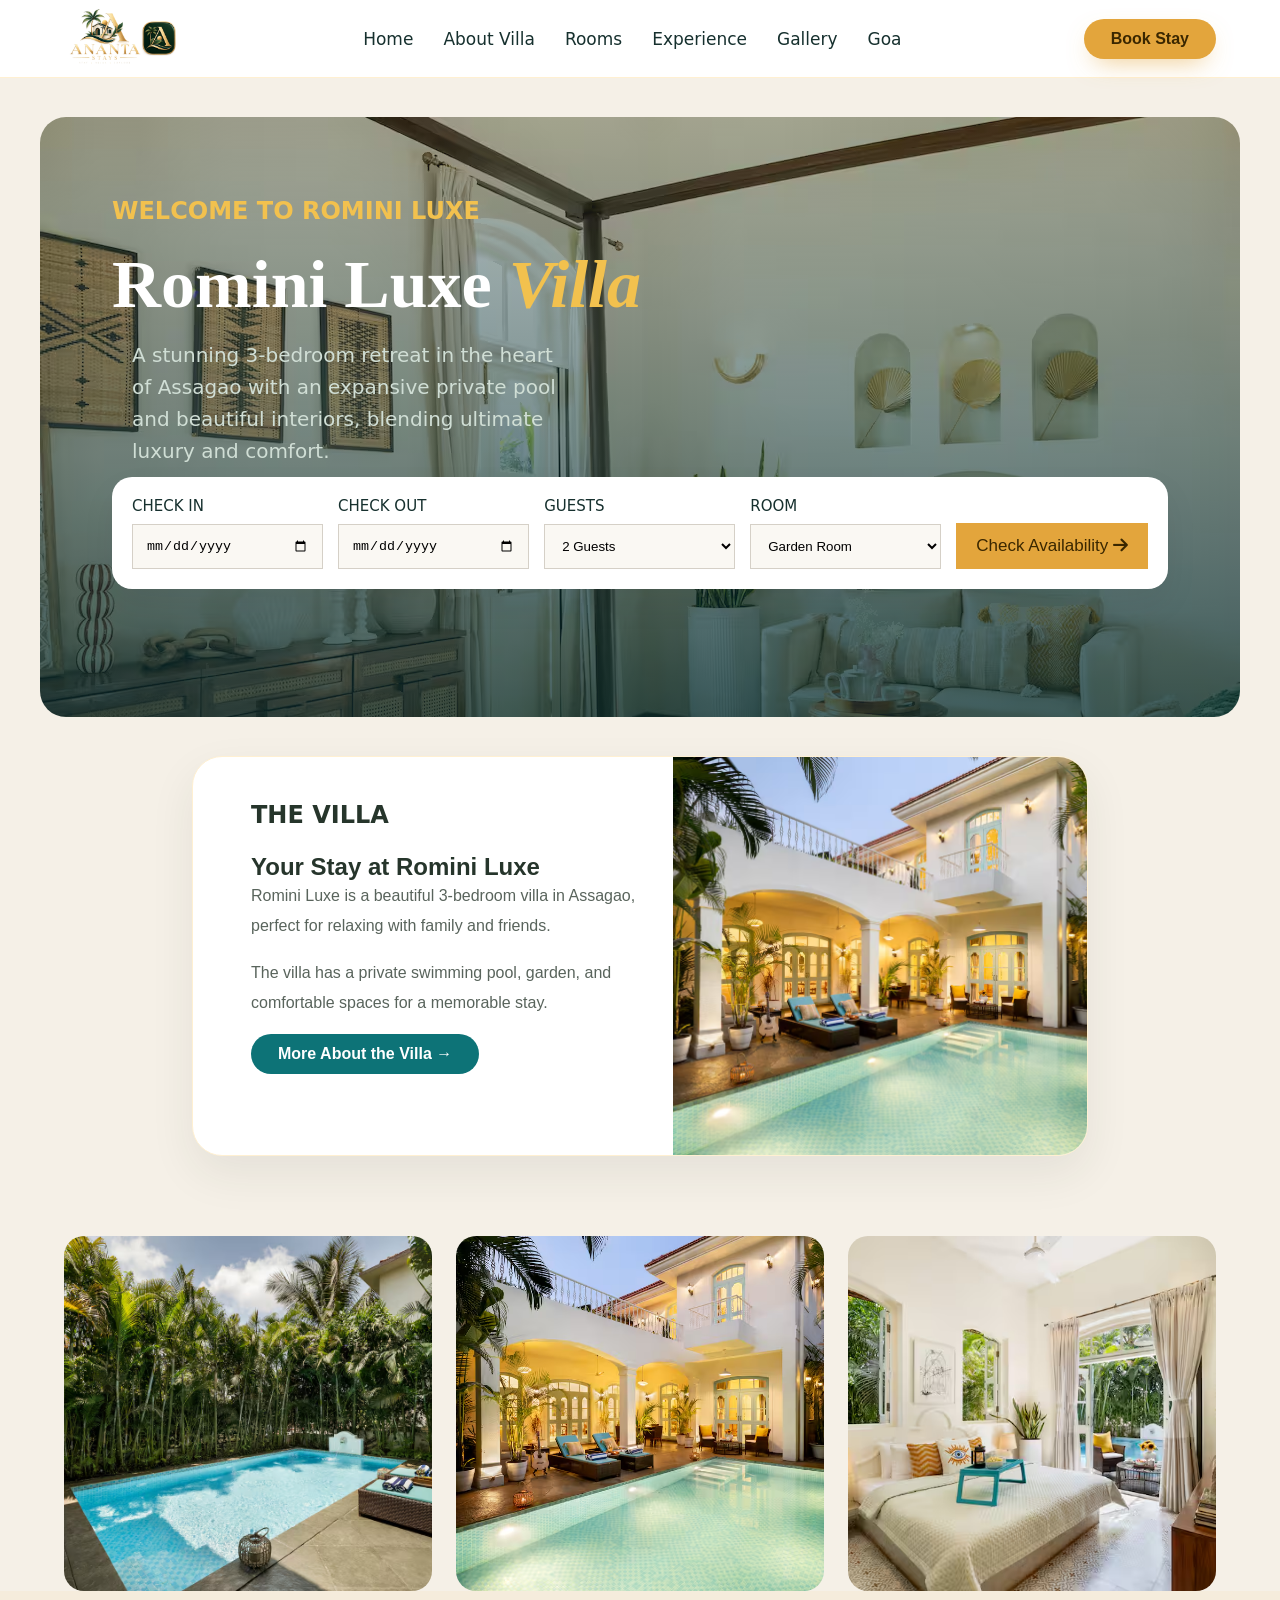
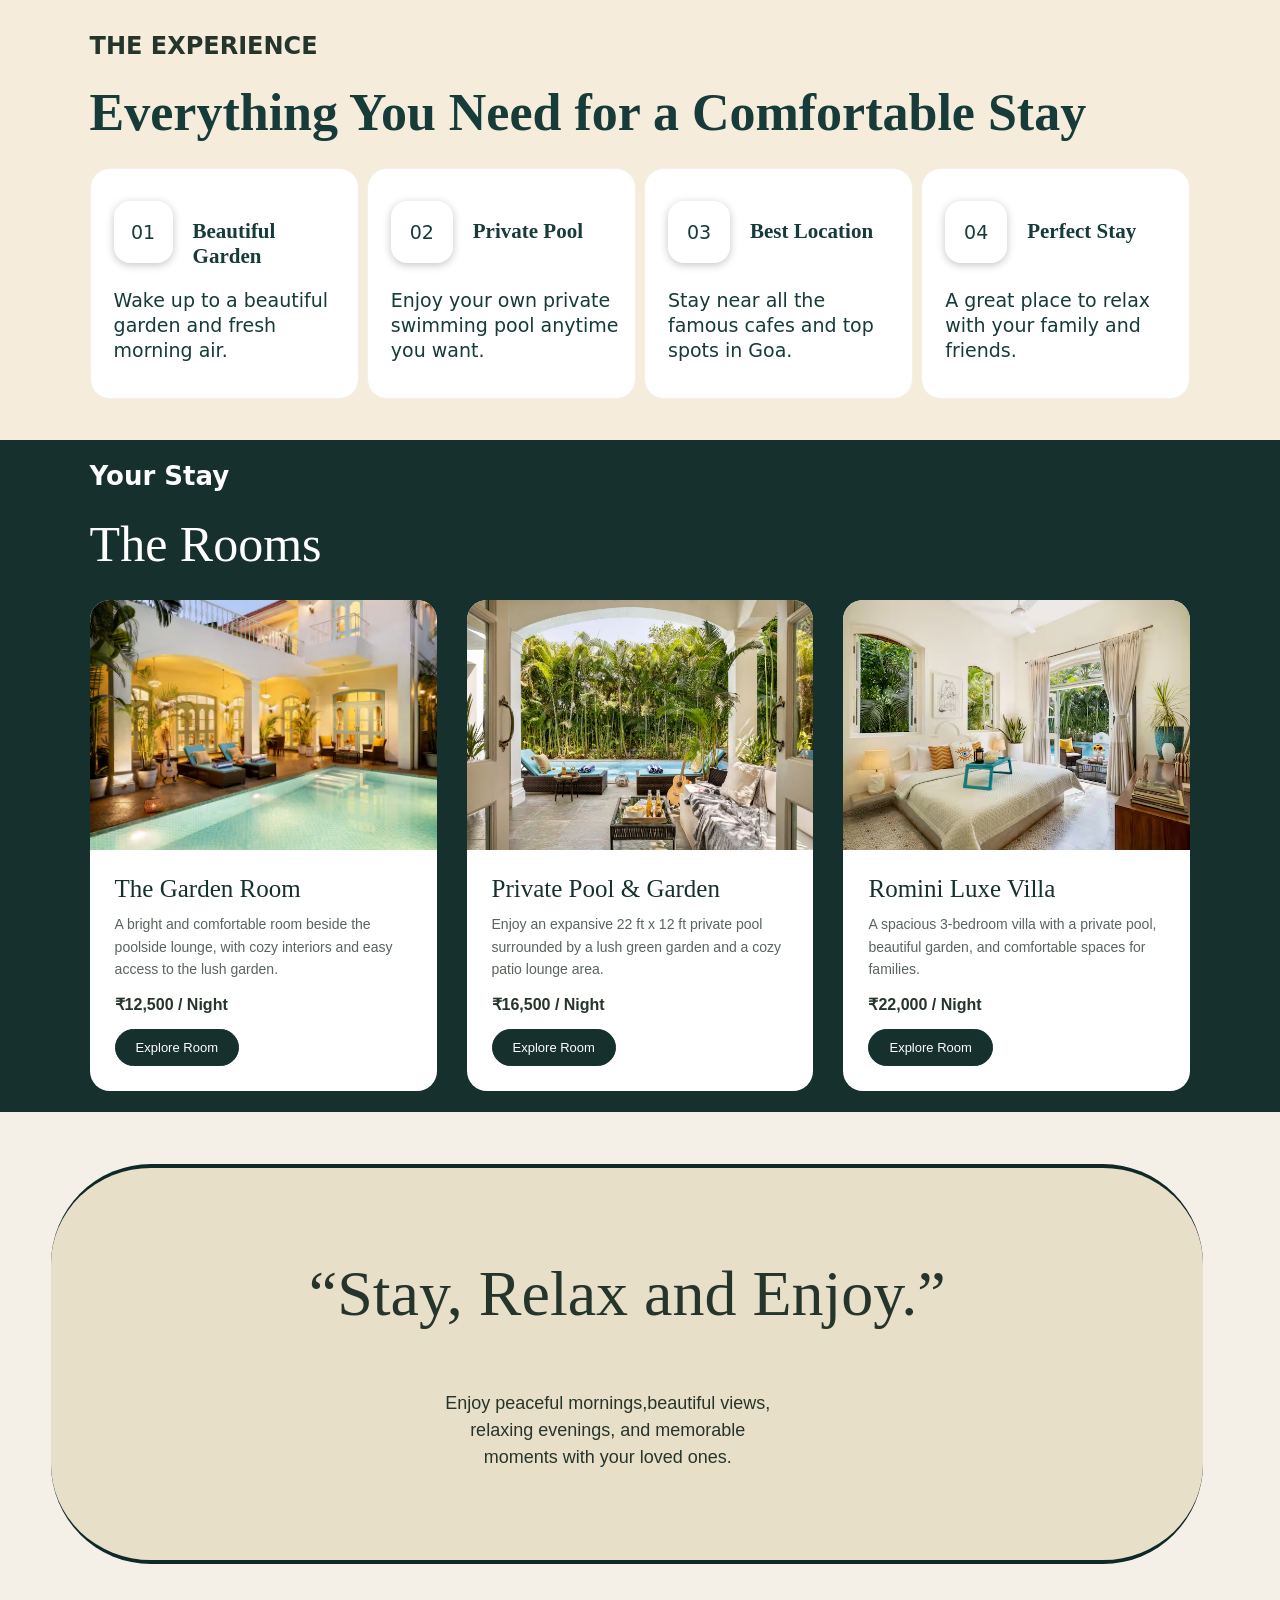
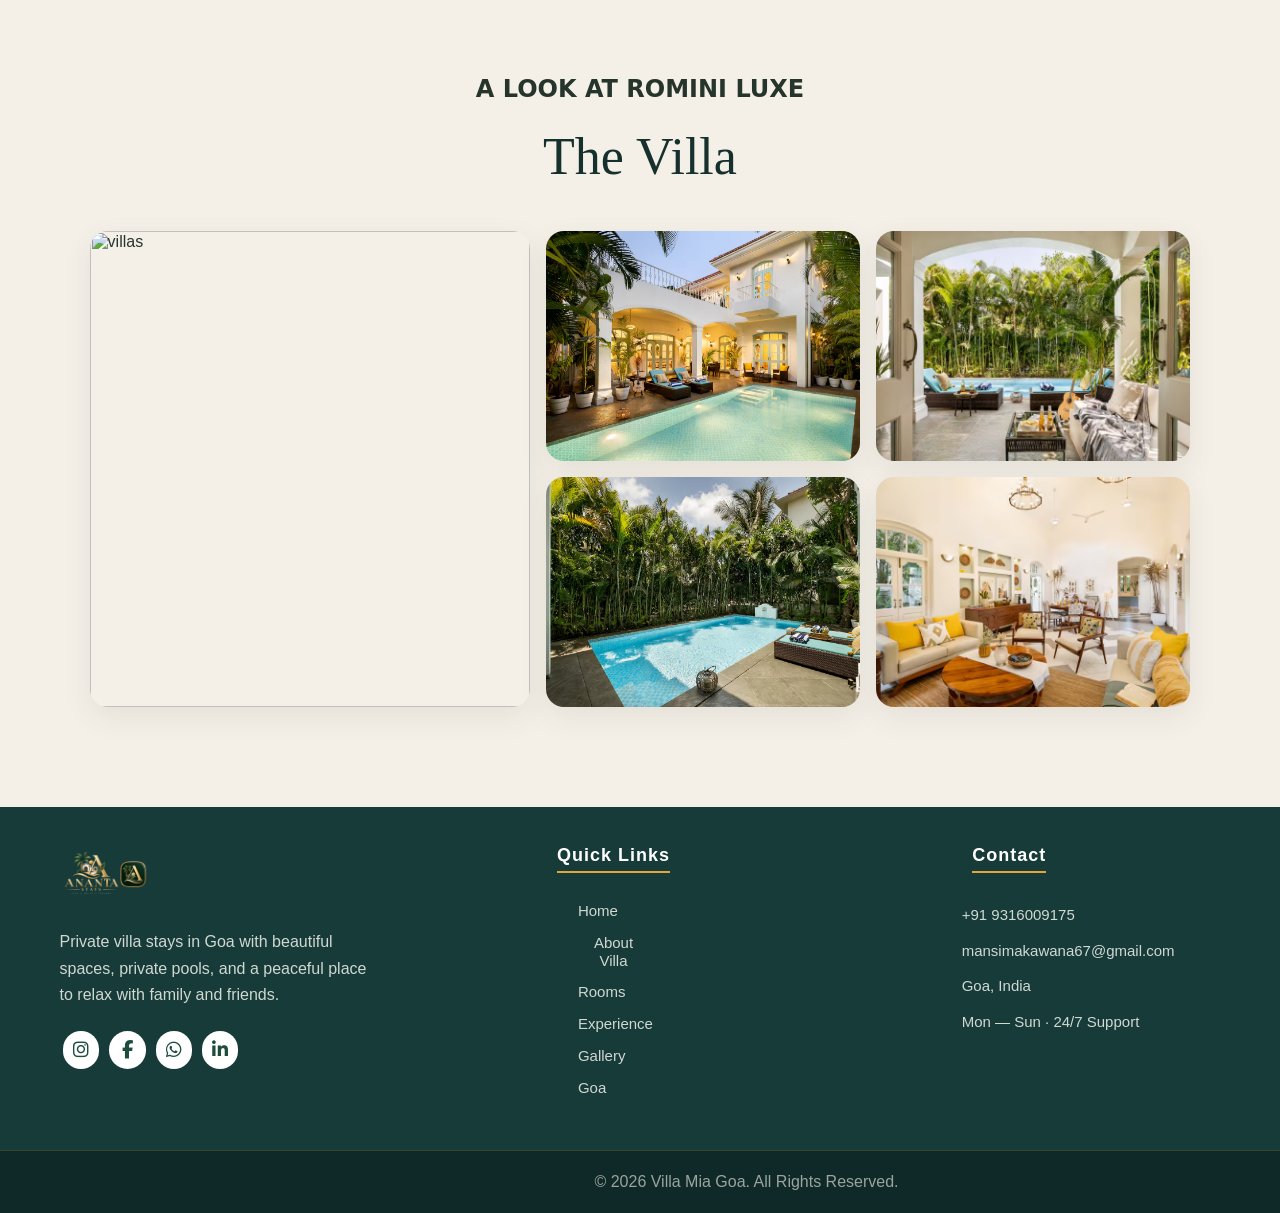
==== commit 64bcd3f5: "link" ====
--- a/index.html
+++ b/index.html
@@ -12,7 +12,7 @@
     <nav>
         <!-- ==========Navbar=========== -->
         <div class="logo">
-            <img src="image/logo.avif" alt="">
+            <img src="image/logo.png" alt="">
         </div>
         <ul>
 
@@ -298,7 +298,7 @@
         <div class="footer-container">
 
             <div class="footer-col">
-                <img src="image/logo.avif" alt="" class="lo">
+                <img src="image/logo.png" alt="" class="lo">
 
 
                 <p style="padding: 1% 0 0 10%; line-height:1.65; font-size: 16px; width: 92%; text-align: start;">
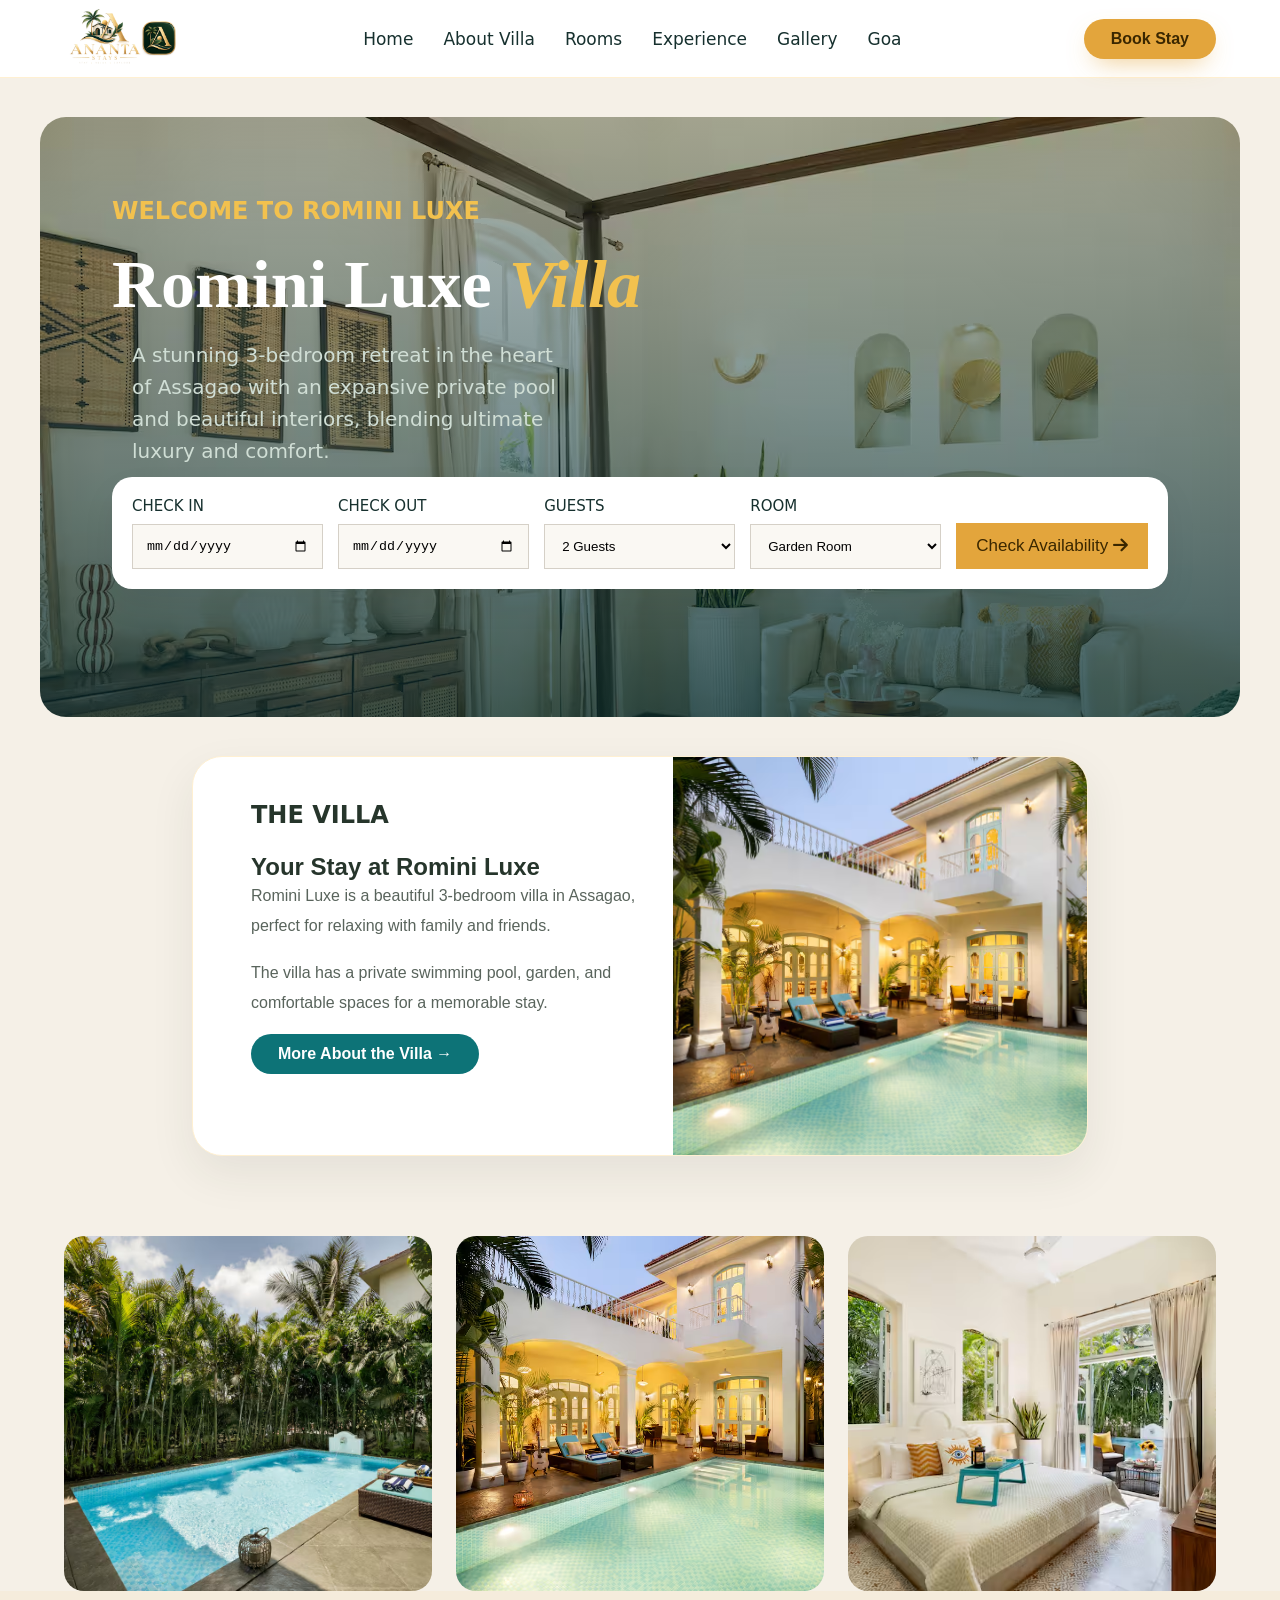
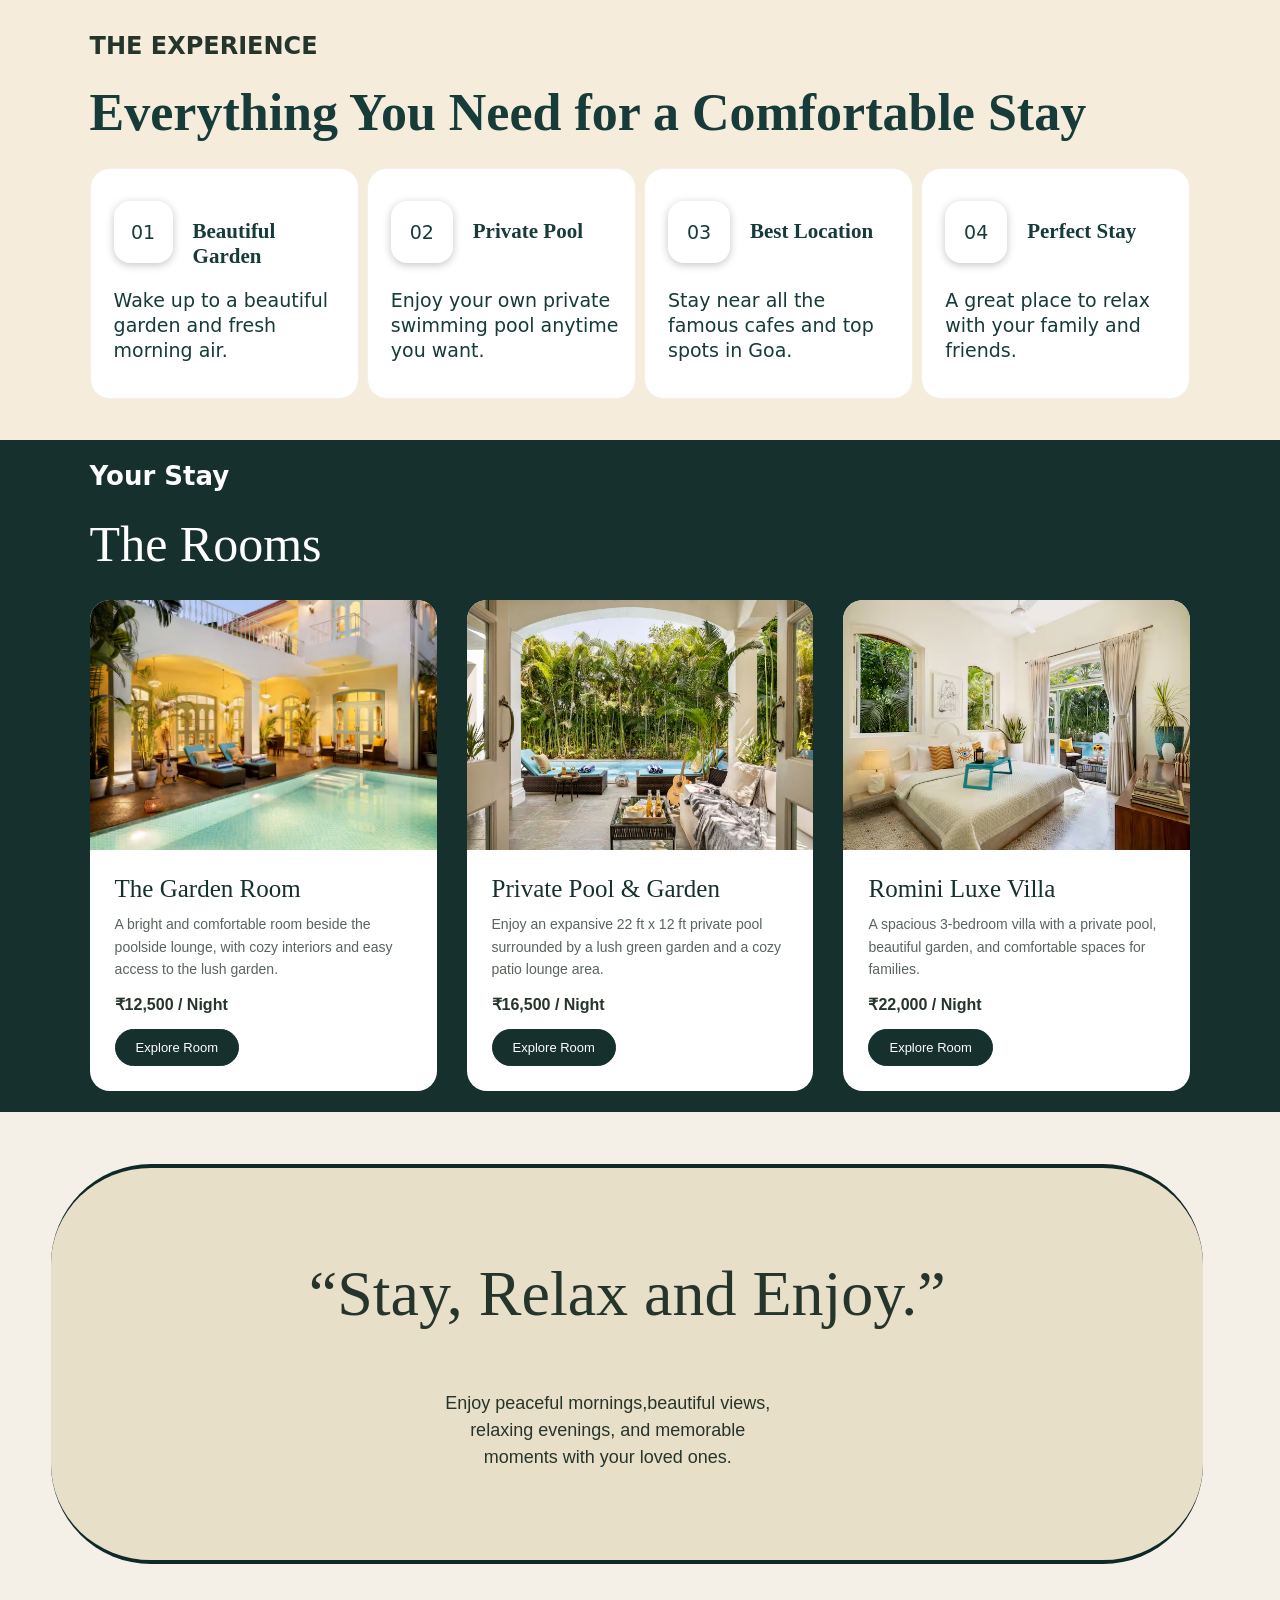
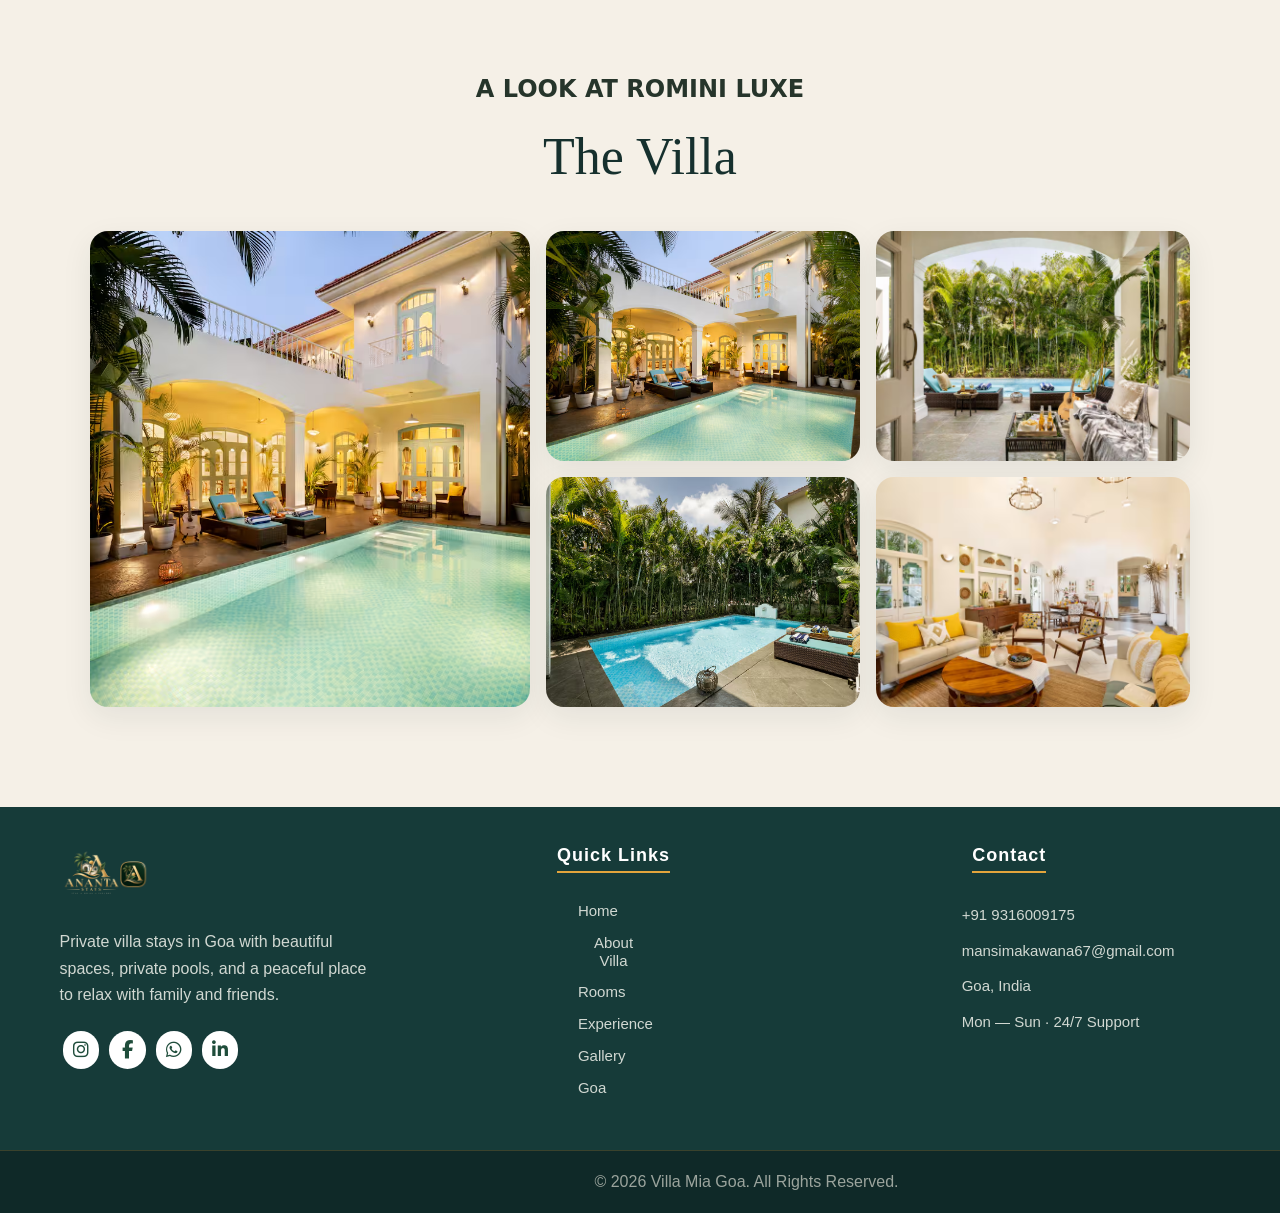
==== commit bd568994: "link" ====
--- a/index.html
+++ b/index.html
@@ -252,7 +252,7 @@
         <div class="gallery-grid">
 
             <div class="gallery-card gallery-large">
-                <img class="gallery-image" src="image/img6..avif" alt="villas">
+                <img class="gallery-image" src="image/img6.avif" alt="villas">
 
                 <div class="gallery-overlay"></div>
             </div>
